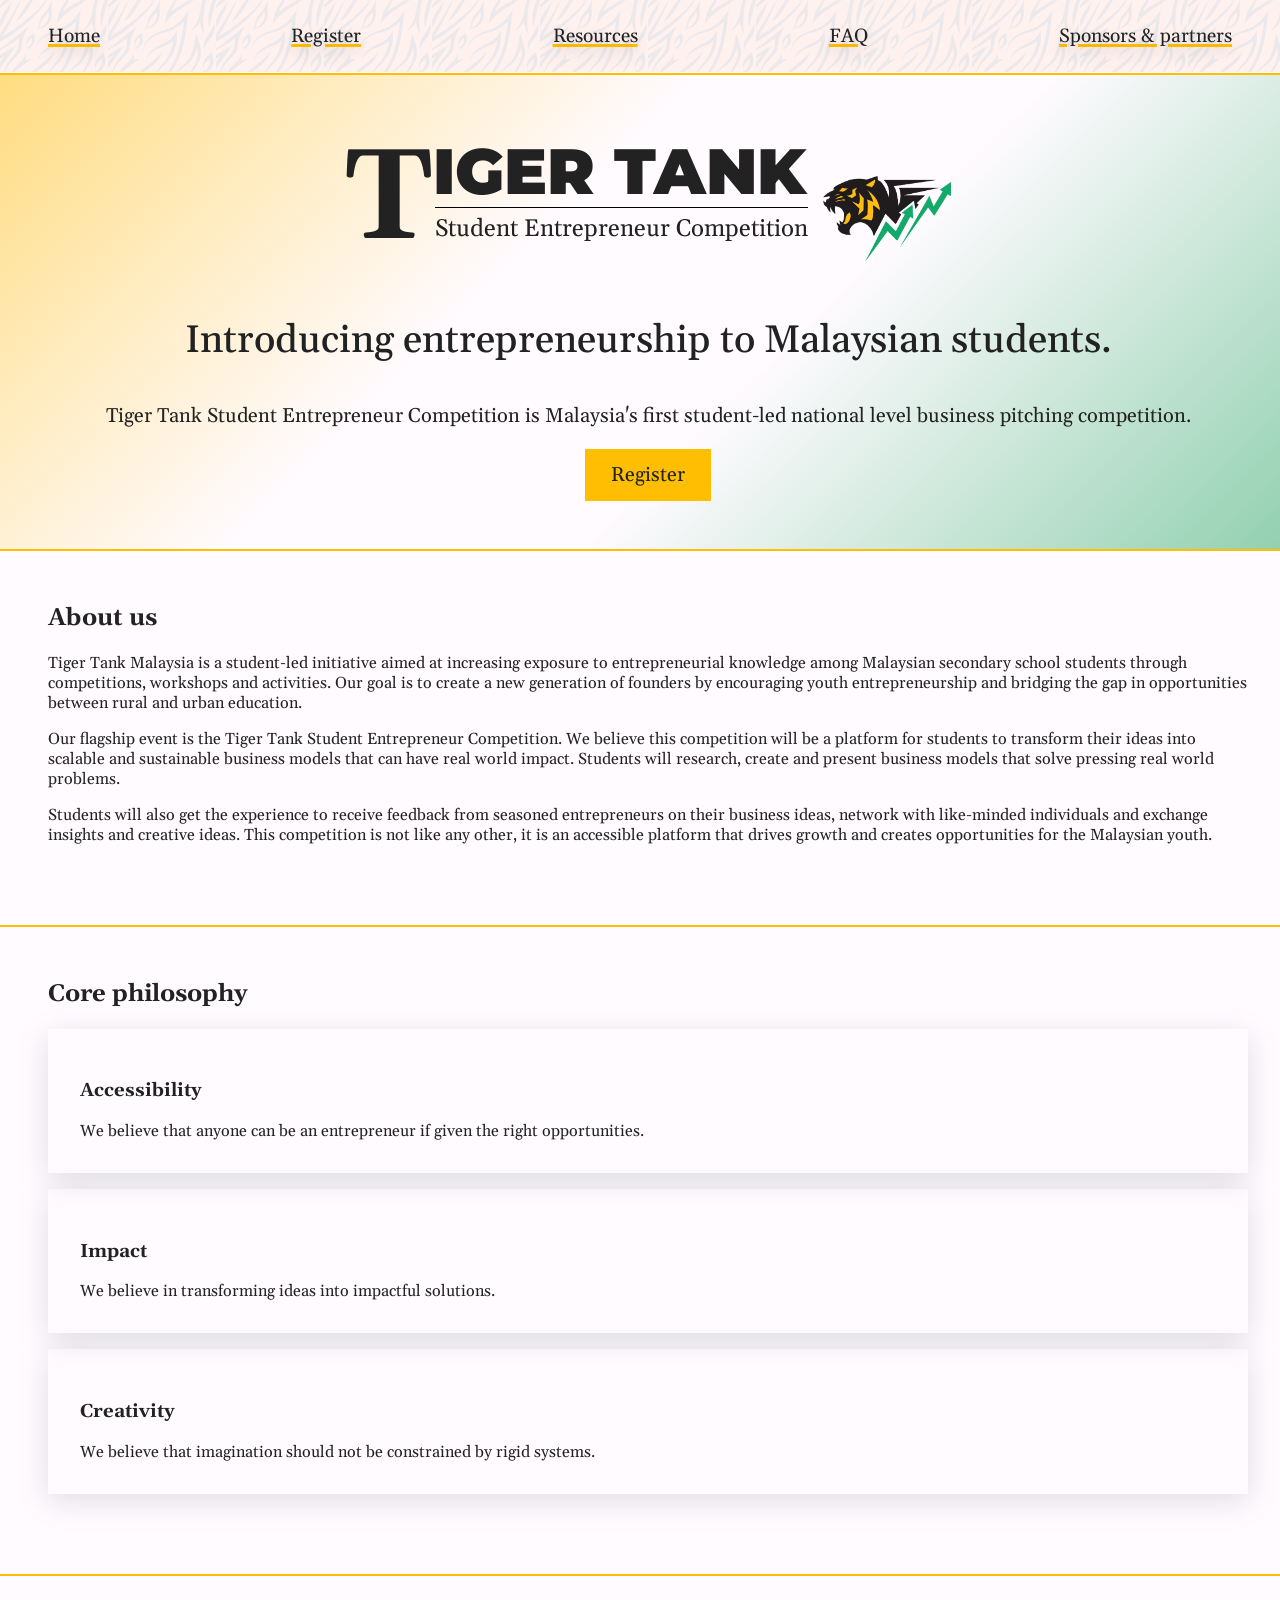
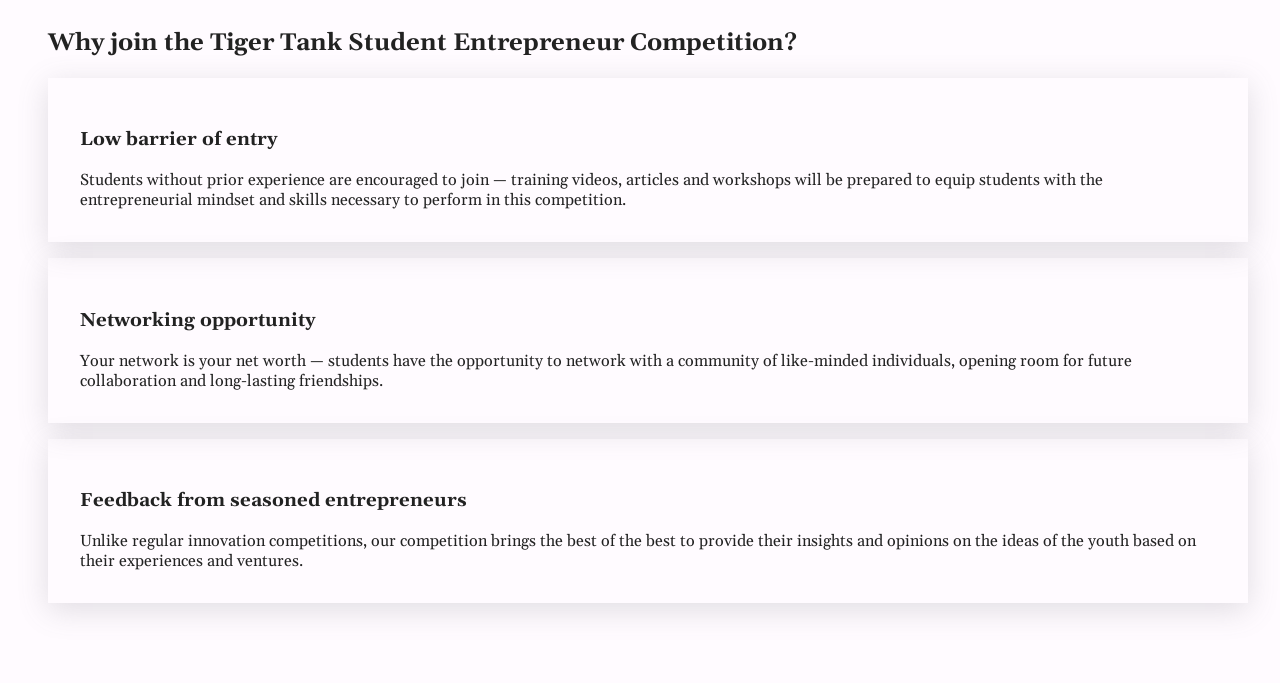
==== index.html @ ee76b031 "added boxes to list elements - tried @media for phones, not complete yet" ====
<!DOCTYPE html>
<html>
<head>
	<meta charset="UTF-8">
	<meta http-equiv="X-UA-Compatible" content="IE=edge">
	<title>Tiger Tank Malaysia</title>
	<meta name="viewport" content="width=device-width, initial-scale=1">

	<link rel="preconnect" href="https://fonts.googleapis.com">
	<link rel="preconnect" href="https://fonts.gstatic.com" crossorigin>
	<link href="https://fonts.googleapis.com/css2?family=Gelasio:ital,wght@0,400..700;1,400..700&family=Montserrat:ital,wght@0,100..900;1,100..900&display=swap" rel="stylesheet">

	<link rel="stylesheet" type="text/css" media="screen" href="style.css">

	<script src="./load-navigation-bar.js" defer></script>
</head>
<body>
	<nav>
		<div id="nav-background-image"></div>
	</nav>
	<main>
		<section id="h1-section">
			<div id="h1-container">
				<h1><span id="h1-first-letter">T</span><span id="h1-title-after-first-letter">iger Tank</span><span id="h1-subtitle">Student Entrepreneur Competition</span></h1>
				<img src="assets/image-logo-transparent.png" id="image-logo">
			</div>
			<div id="motto-container">
				<p id="motto">Introducing entrepreneurship to Malaysian students.</p>
			</div>
			<p id="summary">Tiger Tank Student Entrepreneur Competition is Malaysia's first student-led national level business pitching competition.</p>
			<a href="/register" class="button-link">Register</a>
		</section>
		<section>
			<h2>About us</h2>
			<p>Tiger Tank Malaysia is a student-led initiative aimed at increasing exposure to entrepreneurial knowledge among Malaysian secondary school students through competitions, workshops and activities. Our goal is to create a new generation of founders by encouraging youth entrepreneurship and bridging the gap in opportunities between rural and urban education.</p>
			<p>Our flagship event is the Tiger Tank Student Entrepreneur Competition. We believe this competition will be a platform for students to transform their ideas into scalable and sustainable business models that can have real world impact. Students will research, create and present business models that solve pressing real world problems.</p>
			<p>Students will also get the experience to receive feedback from seasoned entrepreneurs on their business ideas, network with like-minded individuals and exchange insights and creative ideas. This competition is not like any other, it is an accessible platform that drives growth and creates opportunities for the Malaysian youth.</p>
		</section>
		<section>
			<h2>Core philosophy</h2>
			<ul class="box-list">
				<li><h3>Accessibility</h3>We believe that anyone can be an entrepreneur if given the right opportunities.</li>
				<li><h3>Impact</h3>We believe in transforming ideas into impactful solutions.</li>
				<li><h3>Creativity</h3>We believe that imagination should not be constrained by rigid systems.</li>
			</ul>
		</section>
		<section>
			<h2>Why join the Tiger Tank Student Entrepreneur Competition?</h2>
			<ul class="box-list">
				<li><h3>Low barrier of entry</h3>Students without prior experience are encouraged to join — training videos, articles and workshops will be prepared to equip students with the entrepreneurial mindset and skills necessary to perform in this competition.</li>
				<li><h3>Networking opportunity</h3>Your network is your net worth — students have the opportunity to network with a community of like-minded individuals, opening room for future collaboration and long-lasting friendships.</li>
				<li><h3>Feedback from seasoned entrepreneurs</h3>Unlike regular innovation competitions, our competition brings the best of the best to provide their insights and opinions on the ideas of the youth based on their experiences and ventures.</li>
			</ul>
		</section>
	</main>

</body>
</html>
---- style.css ----
html {
	--black: #222222;
	--white: #FFFBFF;
	--yellow: #FFBE02;
	--green: #27A662;
	--fawn: #c5ae79;
	--grey: #e9e9e9;

	--h1-first-letter-size: 8rem;
	--border-thickness: 0.1rem;
}
@media (width <= 750px) {
	html {
		--h1-first-letter-size: 15vw;
	}
}
body {
	background-color: var(--white);
	margin: 0;
	color: var(--black);
	
	font-family: Gelasio;
}
nav {
	position: sticky;
	top: 0;
	background-color: var(--white);
	border-bottom: calc(var(--border-thickness) * 1.5) solid var(--yellow);
	z-index: 2;
}
nav * {
	z-index: 2;
}
#nav-background-image::before {
	content: "";
	position: absolute;
	width: 100%;
	height: 4.5rem;
	background-image: url("./assets/tiger-print.svg");
	opacity: 7.5%;
	background-size: contain;
}
nav ul {
	display: flex;
	justify-content: space-between;
	margin: 0;
	padding: 1.5rem 2.5rem;
	list-style-type: none;
}
nav ul li {
	display: inline-block;
}
nav ul li a {
	padding: 0.5rem;
	font-size: 1.2rem;
	color: var(--black);
	/* color: var(--white); */
	text-decoration: underline;
	text-decoration: underline solid calc(var(--border-thickness) * 2) var(--yellow);
	transition-duration: 400ms;

	text-shadow: rgba(0, 0, 0, 0.15) 0px 5px 15px;
}
nav ul li a:hover {
	background-color: var(--black);
	color: var(--white);
}


section {
	padding: 0 2rem 3rem 3rem;
}
section:not(:first-child) {
	border-top: calc(var(--border-thickness) * 1.5) solid var(--yellow);
	margin-bottom: 1rem;
	padding-top: 2rem;
}


#h1-section {
	background: linear-gradient(135deg,rgba(255, 190, 2, 0.5) 0%, rgba(255, 251, 255, 1) 40%, rgba(255, 251, 255, 1) 60%, rgba(39, 166, 98, 0.5) 100%);

	text-align: center;
}
#image-logo {
	display: inline-block;
	width: var(--h1-first-letter-size);
	padding-left: calc(var(--h1-first-letter-size) * 0.1);
	position: relative;
	bottom: calc(var(--h1-first-letter-size) * 0.3);
}
h1 {
	display: inline-block;
	margin: 0;

	text-align: left;
	text-transform: uppercase;
	text-wrap: nowrap;

	font-family: Montserrat;
	font-weight: 900;
	font-size: calc(var(--h1-first-letter-size) * 0.5);
}
#h1-first-letter {
	position: relative;
	top: calc(var(--h1-first-letter-size) * 0.34);
	font-size: var(--h1-first-letter-size);
	font-family: Gelasio;
}
#h1-title-after-first-letter::after{
	content: "";
	display: block;
}
#h1-subtitle {
	position: relative;
	left: calc(var(--h1-first-letter-size) * 0.7);
	bottom: calc(var(--h1-first-letter-size) * 0.5);
	padding-top: calc(var(--h1-first-letter-size) * 0.05);

	text-transform: capitalize;
	font-weight: 400;
	font-family: Gelasio;
	font-size: calc(var(--h1-first-letter-size) * 0.188);

	border-top: var(--border-thickness) solid black;
}

#motto {
	/* font-style: italic; */
	margin-top: 0;
	font-weight: 500;
	font-size: calc(var(--h1-first-letter-size) * 0.3);
}


#summary {
	font-size: 1.25rem;
}

.button-link {
	display: inline-block;
	padding: 0.8rem 1.6rem;
	background-color: var(--yellow);
	color: var(--black);

	text-decoration: none;
	font-size: 1.25rem;
	transition-duration: 400ms;
}
.button-link:hover {
	background-color: var(--black);
	color: var(--white);
}

ul.box-list {
	list-style-type: none;
	padding-left: 0;
	/* display: flex; */
}
ul.box-list li {
	display: block;
	padding: 2rem;
	margin: 1rem 0;
	box-shadow: rgba(100, 100, 111, 0.2) 0px 7px 29px 0px;
}
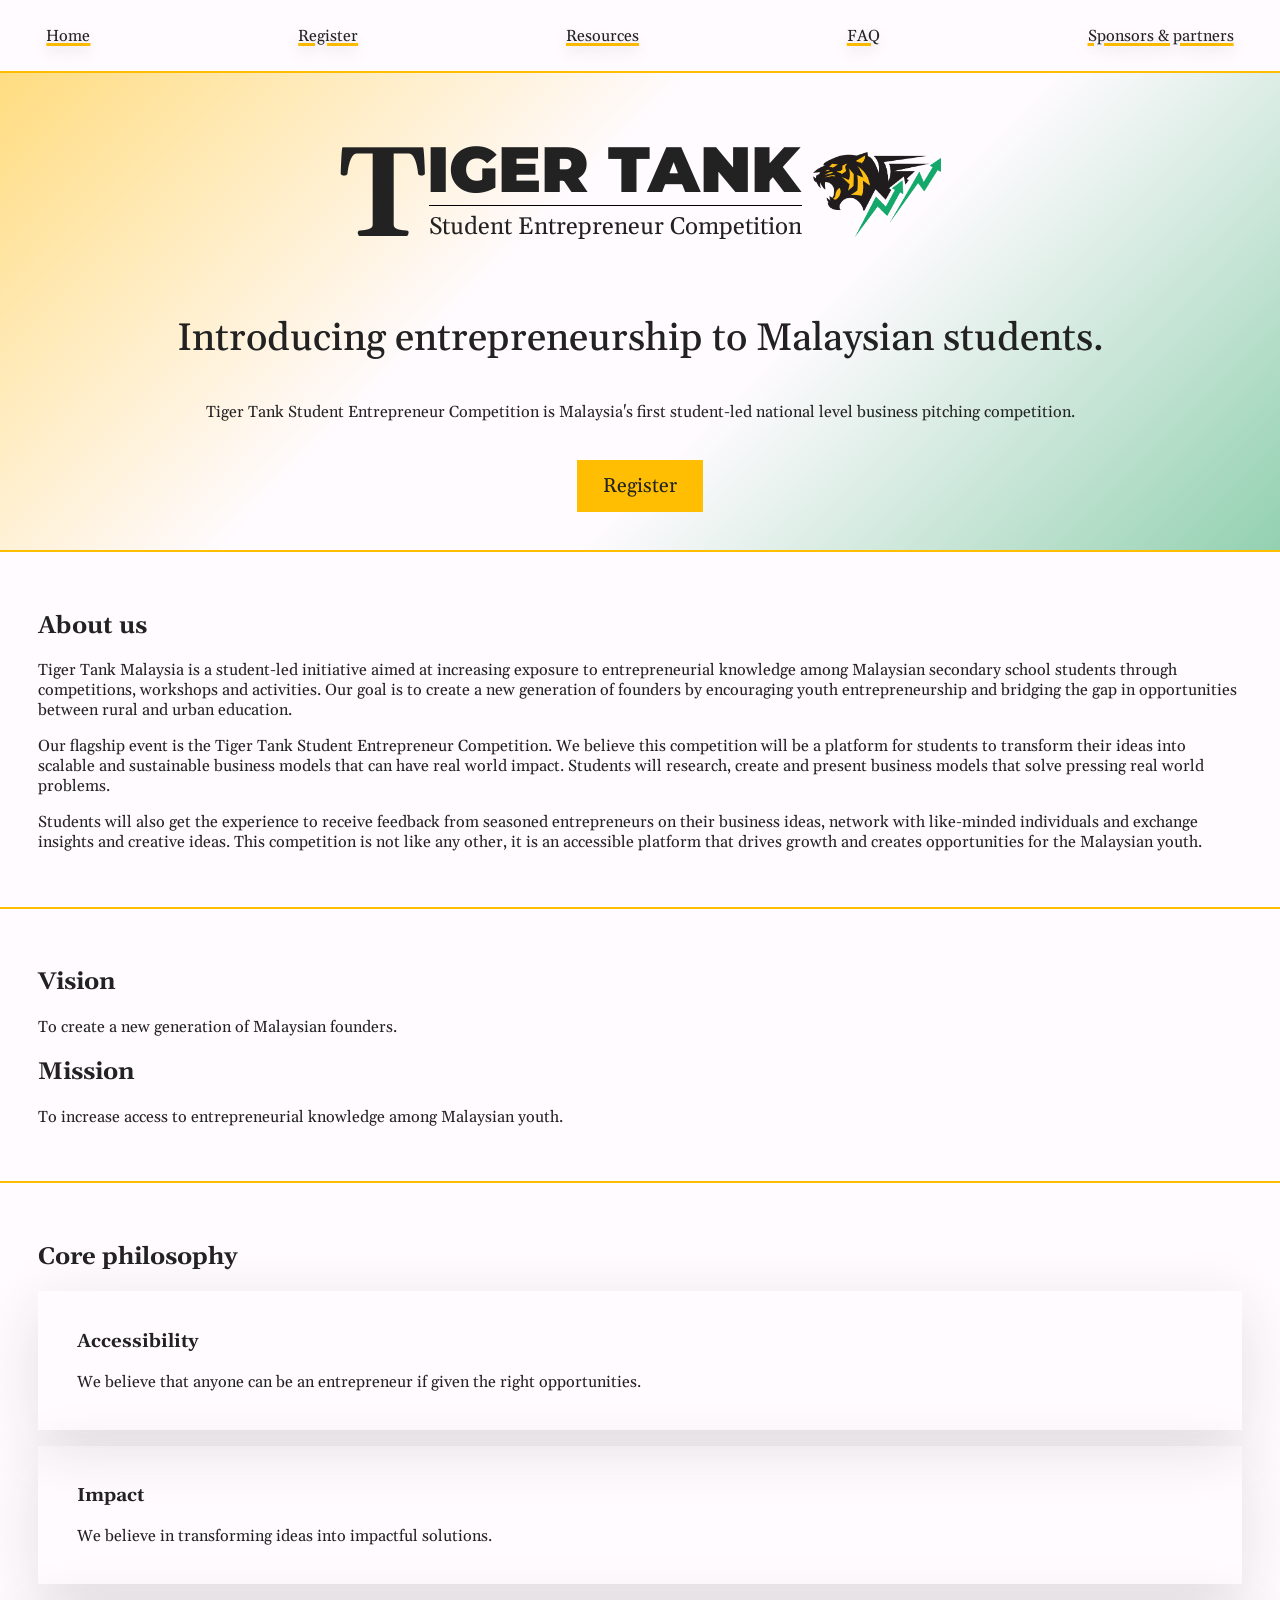
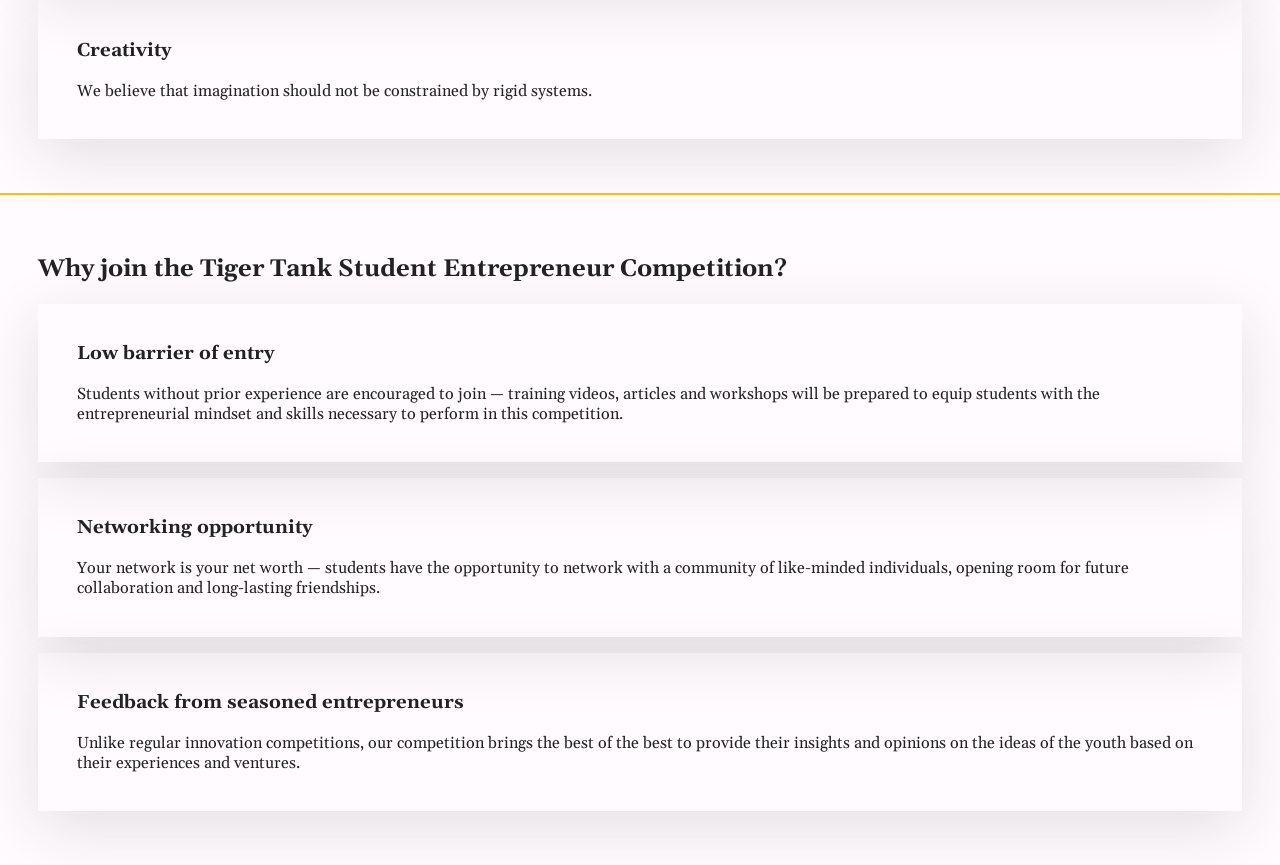
==== commit 6a1ef1e1: "clean up unnecessary css code" ====
--- a/index.html
+++ b/index.html
@@ -21,13 +21,12 @@
 	<main>
 		<section id="h1-section">
 			<div id="h1-container">
-				<h1><span id="h1-first-letter">T</span><span id="h1-title-after-first-letter">iger Tank</span><span id="h1-subtitle">Student Entrepreneur Competition</span></h1>
-				<img src="assets/image-logo-transparent.png" id="image-logo">
+				<h1><span id="h1-first-letter">T</span><span id="h1-title-after-first-letter">iger Tank</span><span id="h1-subtitle">Student Entrepreneur Competition</span></h1><img src="assets/image-logo-transparent.png" id="image-logo">
 			</div>
 			<div id="motto-container">
-				<p id="motto">Introducing entrepreneurship to Malaysian students.</p>
+				<span id="motto">Introducing entrepreneurship to Malaysian students.</span>
 			</div>
-			<p id="summary">Tiger Tank Student Entrepreneur Competition is Malaysia's first student-led national level business pitching competition.</p>
+			<span id="summary">Tiger Tank Student Entrepreneur Competition is Malaysia's first student-led national level business pitching competition.</span>
 			<a href="/register" class="button-link">Register</a>
 		</section>
 		<section>
@@ -35,6 +34,12 @@
 			<p>Tiger Tank Malaysia is a student-led initiative aimed at increasing exposure to entrepreneurial knowledge among Malaysian secondary school students through competitions, workshops and activities. Our goal is to create a new generation of founders by encouraging youth entrepreneurship and bridging the gap in opportunities between rural and urban education.</p>
 			<p>Our flagship event is the Tiger Tank Student Entrepreneur Competition. We believe this competition will be a platform for students to transform their ideas into scalable and sustainable business models that can have real world impact. Students will research, create and present business models that solve pressing real world problems.</p>
 			<p>Students will also get the experience to receive feedback from seasoned entrepreneurs on their business ideas, network with like-minded individuals and exchange insights and creative ideas. This competition is not like any other, it is an accessible platform that drives growth and creates opportunities for the Malaysian youth.</p>
+		</section>
+		<section>
+			<h2>Vision</h2>
+			<p>To create a new generation of Malaysian founders.</p>
+			<h2>Mission</h2>
+			<p>To increase access to entrepreneurial knowledge among Malaysian youth.</p>
 		</section>
 		<section>
 			<h2>Core philosophy</h2>
--- a/style.css
+++ b/style.css
@@ -3,58 +3,65 @@
 	--white: #FFFBFF;
 	--yellow: #FFBE02;
 	--green: #27A662;
-	--fawn: #c5ae79;
-	--grey: #e9e9e9;
 
-	--h1-first-letter-size: 8rem;
+	--box-shadow-colour: #22222222;
+
+	--base-width: 8rem;
+	--base-font-size: 1rem;
 	--border-thickness: 0.1rem;
+
+	--base-horizontal-padding: calc(var(--base-width) * 0.3);
+	--base-vertical-padding: calc(var(--base-font-size) * 2.4);
 }
 @media (width <= 750px) {
 	html {
-		--h1-first-letter-size: 15vw;
+		--base-width: 18vw;
+	}
+	.nav-link-anchor-text {
+		display: none;
+	}
+	.nav-link-icon {
+		display: block;
 	}
 }
+@media (width > 750px) {
+	.nav-link-icon {
+		display: none;
+	}
+}
+
 body {
 	background-color: var(--white);
 	margin: 0;
 	color: var(--black);
-	
+
 	font-family: Gelasio;
 }
+
+/* #region navigation bar */
 nav {
 	position: sticky;
 	top: 0;
 	background-color: var(--white);
 	border-bottom: calc(var(--border-thickness) * 1.5) solid var(--yellow);
+}
+nav, nav * {
 	z-index: 2;
-}
-nav * {
-	z-index: 2;
-}
-#nav-background-image::before {
-	content: "";
-	position: absolute;
-	width: 100%;
-	height: 4.5rem;
-	background-image: url("./assets/tiger-print.svg");
-	opacity: 7.5%;
-	background-size: contain;
 }
 nav ul {
 	display: flex;
 	justify-content: space-between;
 	margin: 0;
-	padding: 1.5rem 2.5rem;
+	padding: calc(var(--base-vertical-padding) * 0.67) var(--base-horizontal-padding);
 	list-style-type: none;
 }
 nav ul li {
 	display: inline-block;
 }
 nav ul li a {
-	padding: 0.5rem;
-	font-size: 1.2rem;
+	padding: calc(var(--base-width) * 0.0625);
+	font-size: calc(var(--base-font-size) * 1);
 	color: var(--black);
-	/* color: var(--white); */
 	text-decoration: underline;
 	text-decoration: underline solid calc(var(--border-thickness) * 2) var(--yellow);
 	transition-duration: 400ms;
@@ -65,47 +72,42 @@
 	background-color: var(--black);
 	color: var(--white);
 }
+/* #endregion */
 
 
 section {
-	padding: 0 2rem 3rem 3rem;
-}
-section:not(:first-child) {
+	padding: var(--base-horizontal-padding);
 	border-top: calc(var(--border-thickness) * 1.5) solid var(--yellow);
-	margin-bottom: 1rem;
-	padding-top: 2rem;
 }
 
-
+/* #region h1 */
 #h1-section {
 	background: linear-gradient(135deg,rgba(255, 190, 2, 0.5) 0%, rgba(255, 251, 255, 1) 40%, rgba(255, 251, 255, 1) 60%, rgba(39, 166, 98, 0.5) 100%);
+	border-top: none;
+	padding-top: 0;
 
 	text-align: center;
-}
-#image-logo {
-	display: inline-block;
-	width: var(--h1-first-letter-size);
-	padding-left: calc(var(--h1-first-letter-size) * 0.1);
-	position: relative;
-	bottom: calc(var(--h1-first-letter-size) * 0.3);
 }
 h1 {
 	display: inline-block;
 	margin: 0;
 
 	text-align: left;
-	text-transform: uppercase;
 	text-wrap: nowrap;
 
-	font-family: Montserrat;
 	font-weight: 900;
-	font-size: calc(var(--h1-first-letter-size) * 0.5);
 }
 #h1-first-letter {
 	position: relative;
-	top: calc(var(--h1-first-letter-size) * 0.34);
-	font-size: var(--h1-first-letter-size);
+	top: calc(var(--base-width) * 0.34);
+
+	font-size: var(--base-width);
 	font-family: Gelasio;
+}
+#h1-title-after-first-letter {	
+	text-transform: uppercase;
+	font-family: Montserrat;
+	font-size: calc(var(--base-width) * 0.5);
 }
 #h1-title-after-first-letter::after{
 	content: "";
@@ -113,28 +115,34 @@
 }
 #h1-subtitle {
 	position: relative;
-	left: calc(var(--h1-first-letter-size) * 0.7);
-	bottom: calc(var(--h1-first-letter-size) * 0.5);
-	padding-top: calc(var(--h1-first-letter-size) * 0.05);
+	left: calc(var(--base-width) * 0.7);
+	bottom: calc(var(--base-width) * 0.5);
 
-	text-transform: capitalize;
+	border-top: var(--border-thickness) solid black;
+	padding-top: calc(var(--base-width) * 0.05);
+
 	font-weight: 400;
 	font-family: Gelasio;
-	font-size: calc(var(--h1-first-letter-size) * 0.188);
-
-	border-top: var(--border-thickness) solid black;
+	font-size: calc(var(--base-width) * 0.188);
+}
+#image-logo {
+	display: inline-block;
+	width: var(--base-width);
+	padding-left: calc(var(--base-width) * 0.1);
+	position: relative;
+	bottom: calc(var(--base-width) * 0.48);
 }
 
+#motto, #summary {
+	display: block;
+	margin-bottom: calc(var(--base-width) * 0.3)
+}
 #motto {
-	/* font-style: italic; */
-	margin-top: 0;
 	font-weight: 500;
-	font-size: calc(var(--h1-first-letter-size) * 0.3);
+	font-size: calc(var(--base-font-size) * 2.4);
 }
-
-
 #summary {
-	font-size: 1.25rem;
+	font-size: var(--base-font-size);
 }
 
 .button-link {
@@ -151,6 +159,7 @@
 	background-color: var(--black);
 	color: var(--white);
 }
+/* #endregion */
 
 ul.box-list {
 	list-style-type: none;
@@ -159,7 +168,17 @@
 }
 ul.box-list li {
 	display: block;
-	padding: 2rem;
+	padding: var(--base-vertical-padding) var(--base-horizontal-padding);
 	margin: 1rem 0;
-	box-shadow: rgba(100, 100, 111, 0.2) 0px 7px 29px 0px;
+	box-shadow: var(--box-shadow-colour) 0 calc(var(--base-width) * 0.125) calc(var(--base-width) * 0.5) 0;
+}
+ul.box-list h3 {
+	margin-top: 0;
+}
+#vision-mission-list {
+	display: flex;
+	justify-content: space-between;
+}
+#vision-mission-list li {
+	width: 100%;
 }
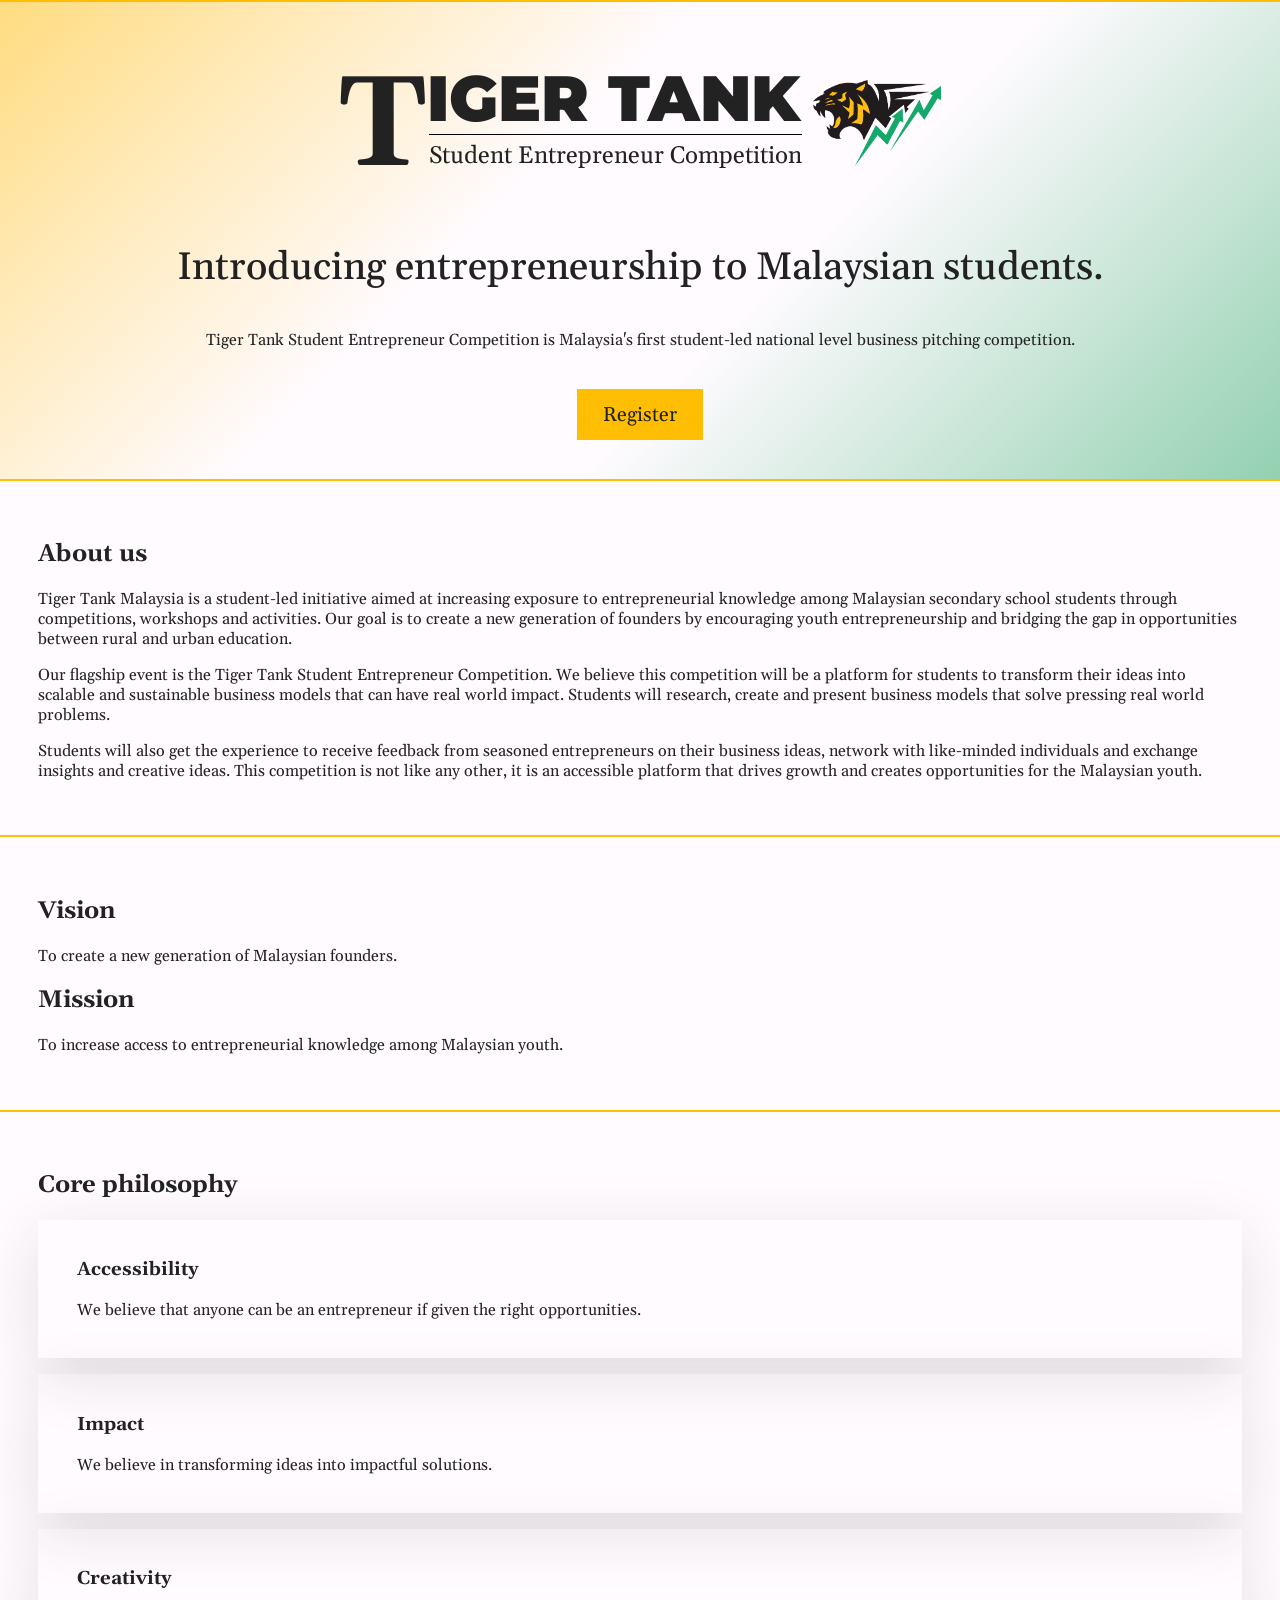
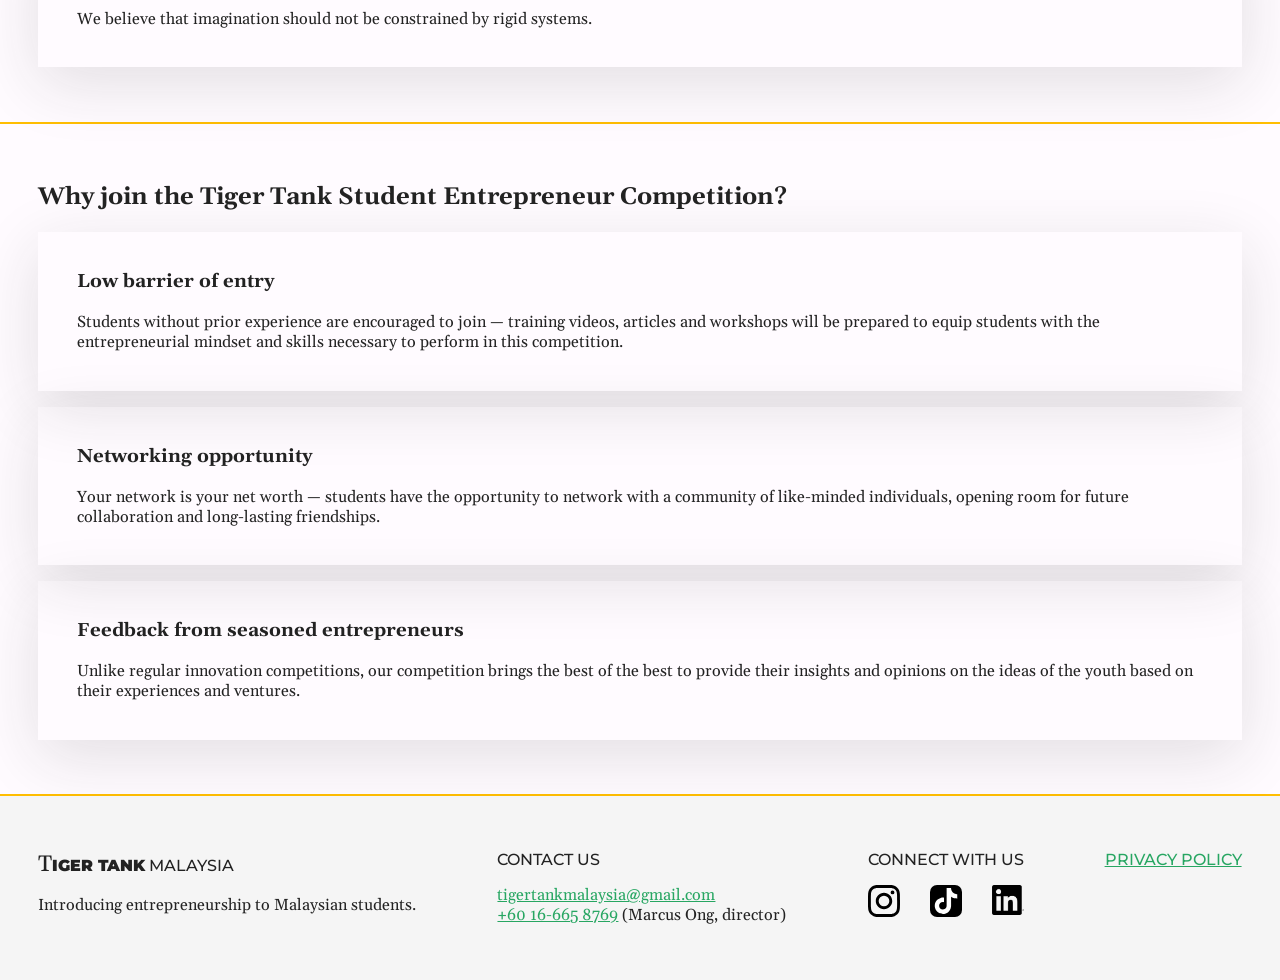
==== commit 43434933: "add footer bar - scales automatically on mobile too but padding/margins might need some adjustment" ====
--- a/index.html
+++ b/index.html
@@ -11,12 +11,13 @@
 	<link href="https://fonts.googleapis.com/css2?family=Gelasio:ital,wght@0,400..700;1,400..700&family=Montserrat:ital,wght@0,100..900;1,100..900&display=swap" rel="stylesheet">
 
 	<link rel="stylesheet" type="text/css" media="screen" href="style.css">
+	<link rel="stylesheet" type="text/css" media="screen" href="footer.css">
 
-	<script src="./load-navigation-bar.js" defer></script>
+	<script src="./scripts/load-navigation-bar.js" defer></script>
+	<script src="./scripts/load-footer-bar.js" defer></script>
 </head>
 <body>
 	<nav>
-		<div id="nav-background-image"></div>
 	</nav>
 	<main>
 		<section id="h1-section">
@@ -58,6 +59,7 @@
 			</ul>
 		</section>
 	</main>
-
+	<footer>
+	</footer>
 </body>
 </html>
--- a/style.css
+++ b/style.css
@@ -3,6 +3,7 @@
 	--white: #FFFBFF;
 	--yellow: #FFBE02;
 	--green: #27A662;
+	--grey: #F5F5F5;
 
 	--box-shadow-colour: #22222222;
 
@@ -16,17 +17,6 @@
 @media (width <= 750px) {
 	html {
 		--base-width: 18vw;
-	}
-	.nav-link-anchor-text {
-		display: none;
-	}
-	.nav-link-icon {
-		display: block;
-	}
-}
-@media (width > 750px) {
-	.nav-link-icon {
-		display: none;
 	}
 }
 
@@ -48,42 +38,97 @@
 nav, nav * {
 	z-index: 2;
 }
-nav ul {
-	display: flex;
-	justify-content: space-between;
-	margin: 0;
-	padding: calc(var(--base-vertical-padding) * 0.67) var(--base-horizontal-padding);
-	list-style-type: none;
-}
-nav ul li {
-	display: inline-block;
-}
-nav ul li a {
-	padding: calc(var(--base-width) * 0.0625);
-	font-size: calc(var(--base-font-size) * 1);
-	color: var(--black);
-	text-decoration: underline;
-	text-decoration: underline solid calc(var(--border-thickness) * 2) var(--yellow);
-	transition-duration: 400ms;
-
-	text-shadow: rgba(0, 0, 0, 0.15) 0px 5px 15px;
-}
-nav ul li a:hover {
-	background-color: var(--black);
-	color: var(--white);
+
+a {
+	color: var(--green);
+}
+
+@media (width > 750px) {
+	#button-dropdown-navbar-toggle {
+		display: none;
+	}
+	nav ul {
+		display: flex;
+		justify-content: space-between;
+		margin: 0;
+		padding: calc(var(--base-vertical-padding) * 0.67) var(--base-horizontal-padding);
+		list-style-type: none;
+	}
+	nav ul li {
+		display: inline-block;
+	}
+	nav ul li a {
+		padding: calc(var(--base-width) * 0.0625);
+		font-size: calc(var(--base-font-size) * 1);
+		color: var(--black);
+		text-decoration: underline solid calc(var(--border-thickness) * 2) var(--yellow);
+		transition-duration: 400ms;
+
+		text-shadow: rgba(0, 0, 0, 0.15) 0px 5px 15px;
+	}
+	nav ul li a:hover {
+		background-color: var(--black);
+		color: var(--white);
+	}
+}
+@media (width <= 750px) {
+	#button-dropdown-navbar-toggle {
+		display: flex;
+		align-items: center;
+		justify-content: space-between;
+		width: 100%;
+		padding: var(--base-horizontal-padding);
+		border: none;
+
+		font-size: 1rem;
+		font-family: Gelasio;
+
+		background-color: var(--white);
+	}
+	#button-dropdown-navbar-toggle[data-dropdown-visible="false"]::after {
+		content: url("./assets/icons/keyboard_arrow_down_24dp_000000_FILL0_wght400_GRAD0_opsz24.svg");
+		/* set the size to the size of the icon (24px by 24px) because by default the height of this ::after element is more than 24px for some reason */
+		width: 24px;
+		height: 24px;
+	}
+	#button-dropdown-navbar-toggle[data-dropdown-visible="true"]::after {
+		content: url("./assets/icons/keyboard_arrow_up_24dp_000000_FILL0_wght400_GRAD0_opsz24.svg");
+		width: 24px;
+		height: 24px;
+	}
+	nav ul[data-dropdown-visible="false"] {
+		display: none;
+	}
+	nav ul[data-dropdown-visible="true"] {
+		display: block;
+	}
+	nav ul {
+		margin: 0;
+		padding: 0;
+		background-color: var(--yellow);
+		list-style-type: none;
+	}
+	nav ul li.current-page {
+		display: none;
+	}
+	nav ul li a {
+		display: block;
+		padding: var(--base-horizontal-padding);
+		color: var(--black);
+		text-decoration: none;
+	}
 }
 /* #endregion */
 
 
 section {
 	padding: var(--base-horizontal-padding);
-	border-top: calc(var(--border-thickness) * 1.5) solid var(--yellow);
+	border-bottom: calc(var(--border-thickness) * 1.5) solid var(--yellow);
 }
 
 /* #region h1 */
 #h1-section {
 	background: linear-gradient(135deg,rgba(255, 190, 2, 0.5) 0%, rgba(255, 251, 255, 1) 40%, rgba(255, 251, 255, 1) 60%, rgba(39, 166, 98, 0.5) 100%);
-	border-top: none;
 	padding-top: 0;
 
 	text-align: center;
--- a/footer.css
+++ b/footer.css
@@ -0,0 +1,63 @@
+footer {
+	display: flex;
+	flex-wrap: wrap;
+	justify-content: space-between;
+	padding: var(--base-vertical-padding) var(--base-horizontal-padding);
+	background-color: var(--grey);
+	color: var(--black);
+	
+	@media (width < 1110px) {
+		display: block;
+	}
+}
+
+.footer-heading {
+	display: block;
+	margin: 1rem 0;
+	text-transform: uppercase;
+	font-family: Montserrat;
+	font-weight: 500;
+}
+.organisation-logo > .text-logo-first-letter {
+	font-family: Gelasio;
+	font-size: 1.4rem;
+}
+.organisation-logo > .text-logo-after-first-letter {
+	font-weight: 900;
+}
+.organisation-logo > .text-logo-malaysia {
+	font-weight: 500;
+}
+.organisation-logo::after {
+	/* add logo here */
+}
+
+address {
+	font-style: normal;
+}
+address dl {
+	margin: 0;
+}
+address dd {
+	margin: 0;
+}
+address dd ul {
+	padding: 0;
+	list-style-type: none;
+}
+#social-media-list {
+	display: flex;
+	justify-content: space-between;
+}
+[data-icon="instagram"] {
+	content: url("./assets/icons/brands/Instagram_Glyph_Black.svg");
+	width: 2rem;
+}
+[data-icon="tiktok"] {
+	content: url("./assets/icons/brands/Tiktok_icon.svg");
+	width: 2rem;
+}
+[data-icon="linkedin"] {
+	content: url("./assets/icons/brands/InBug-Black.png");
+	width: 2rem;
+}
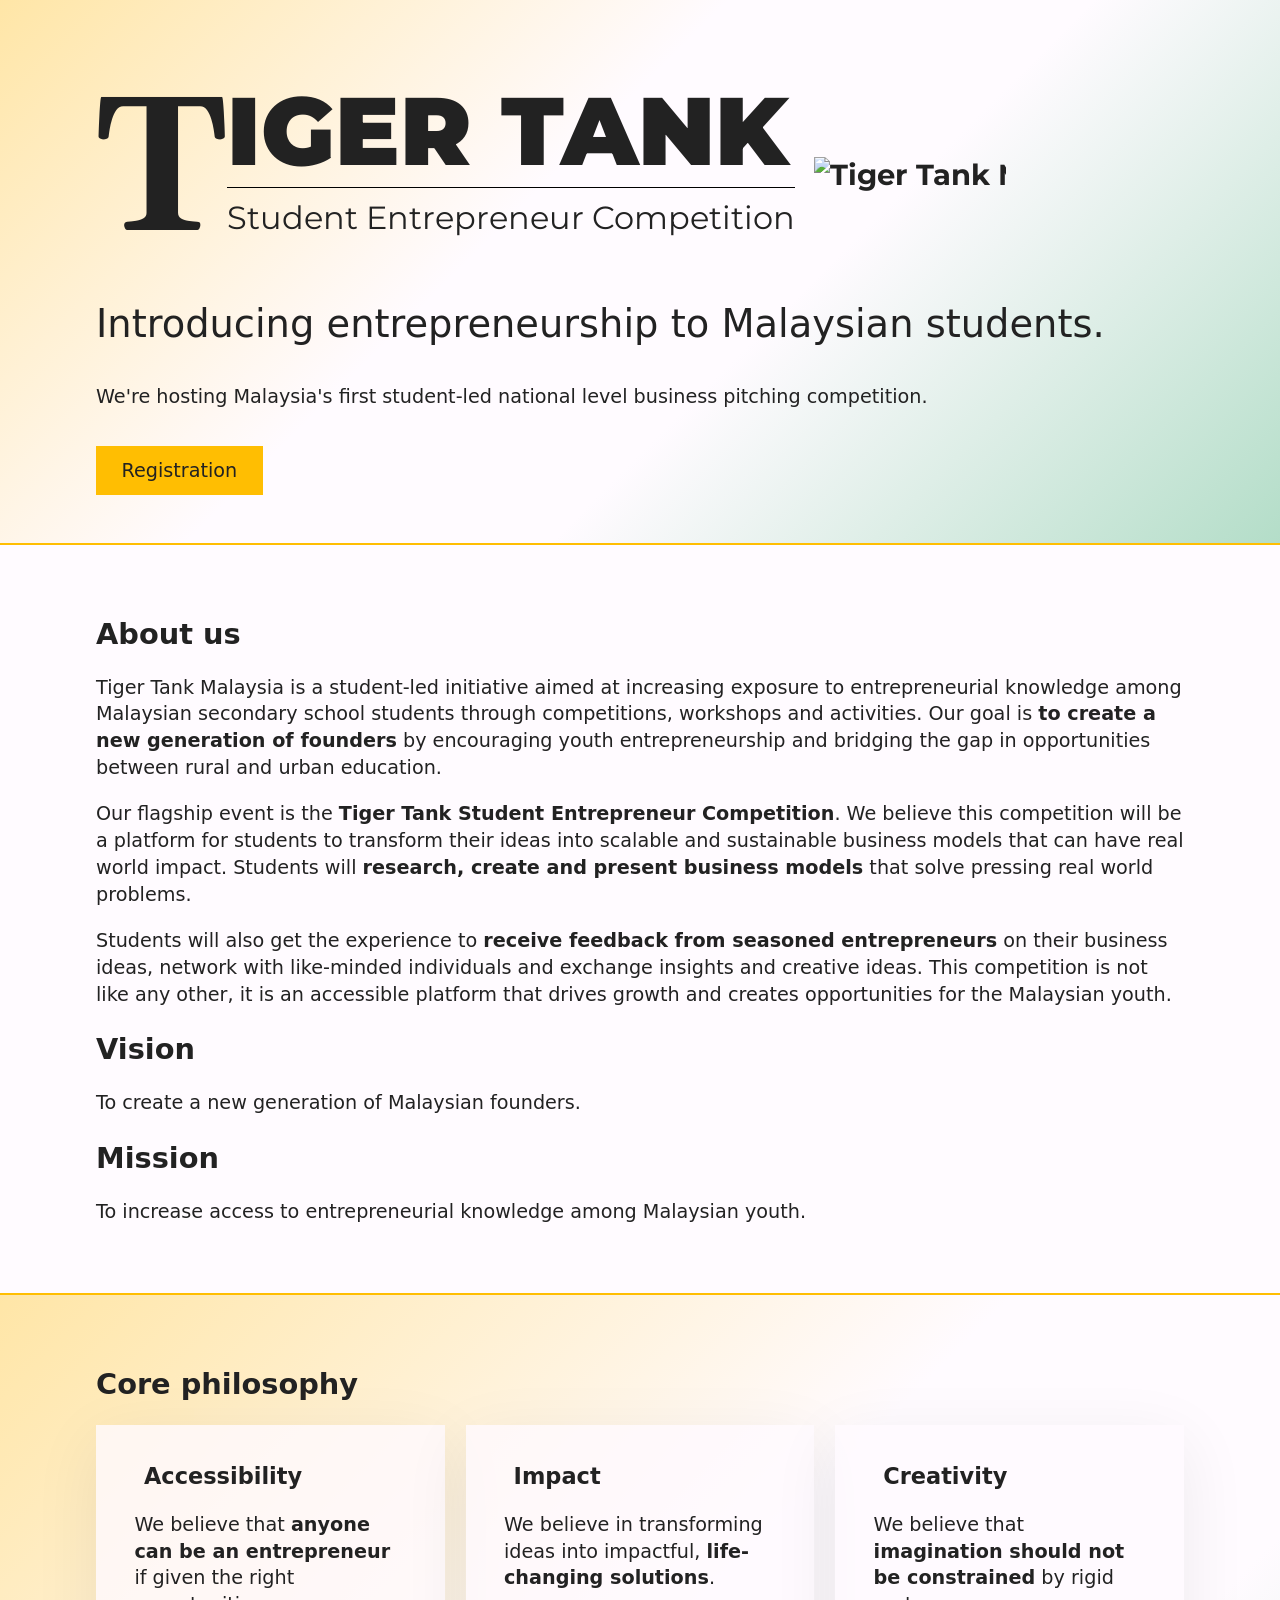
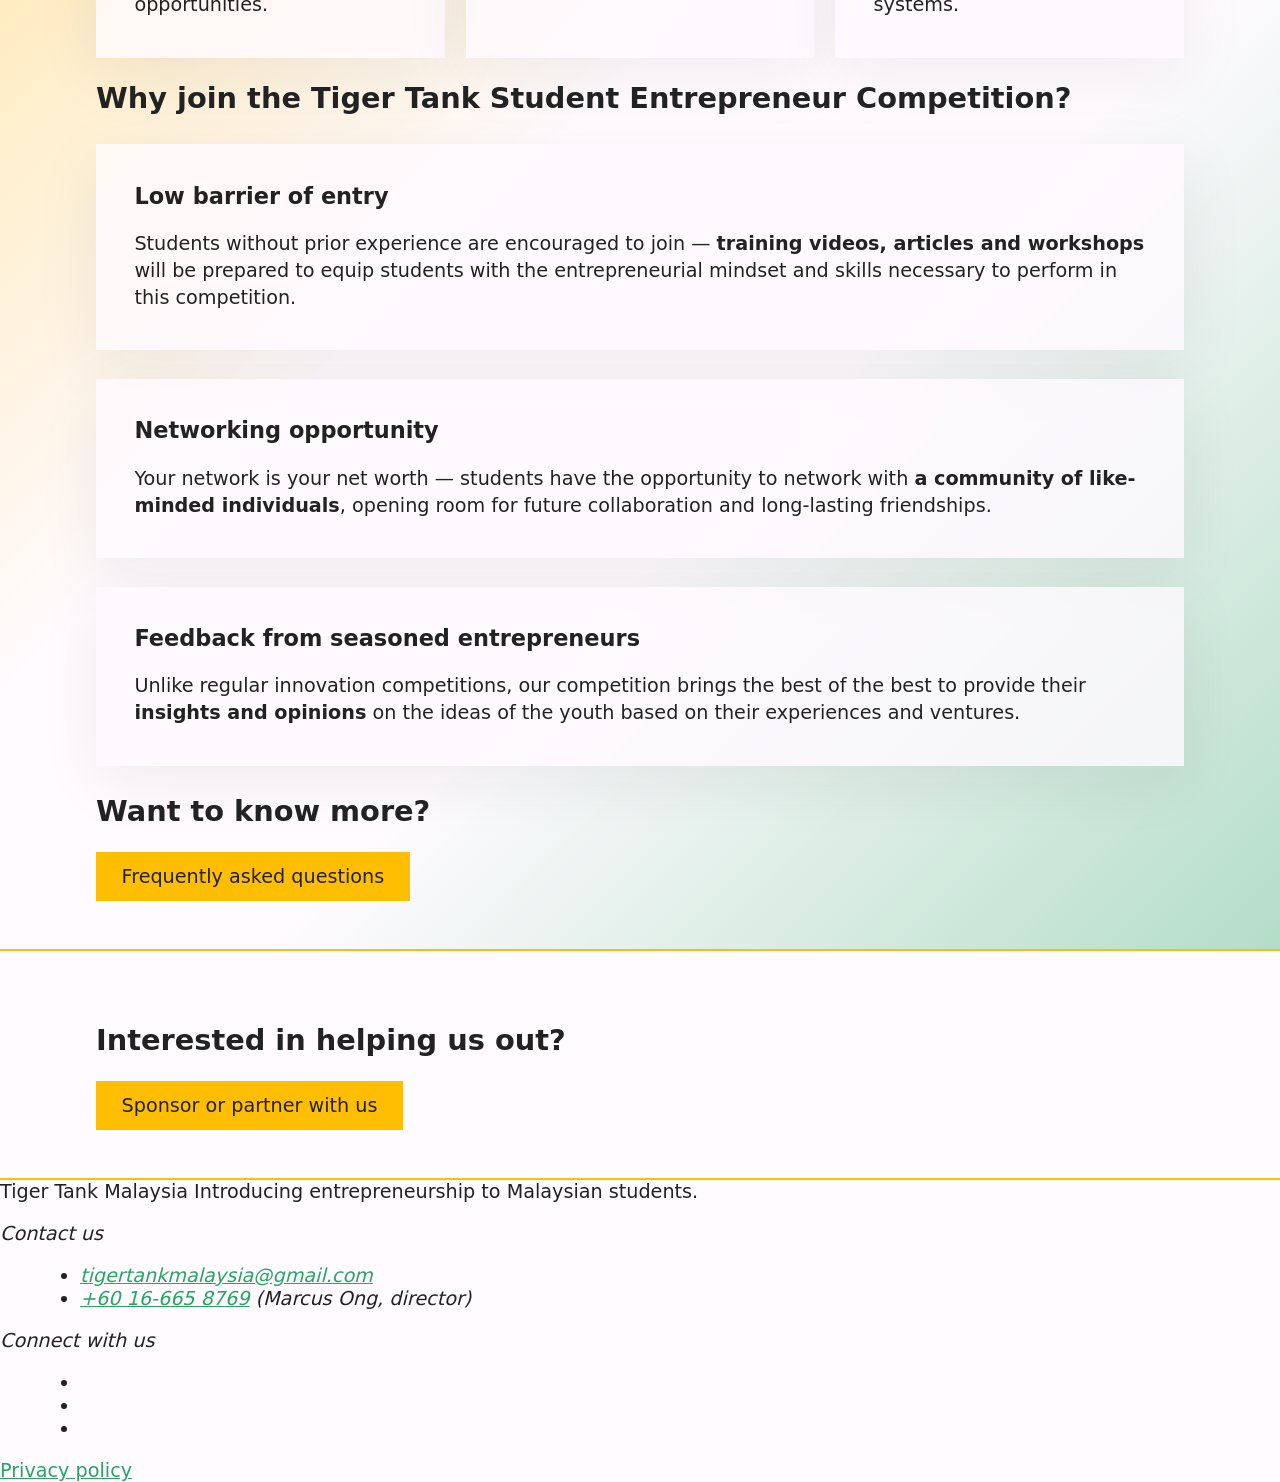
==== commit 7e2a1c5e: "use CSS grid to align the h1 logos fixed the issue where the h1 subtitle ("Student Entrepreneur Comp" ====
--- a/index.html
+++ b/index.html
@@ -10,8 +10,9 @@
 	<link rel="preconnect" href="https://fonts.gstatic.com" crossorigin>
 	<link href="https://fonts.googleapis.com/css2?family=Gelasio:ital,wght@0,400..700;1,400..700&family=Montserrat:ital,wght@0,100..900;1,100..900&display=swap" rel="stylesheet">
 
-	<link rel="stylesheet" type="text/css" media="screen" href="style.css">
-	<link rel="stylesheet" type="text/css" media="screen" href="footer.css">
+	<link rel="stylesheet" type="text/css" media="screen" href="./stylesheets/nav.css">
+	<link rel="stylesheet" type="text/css" media="screen" href="./stylesheets/style.css">
+	<link rel="stylesheet" type="text/css" media="screen" href="./stylesheets/footer.css">
 
 	<script src="./scripts/load-navigation-bar.js" defer></script>
 	<script src="./scripts/load-footer-bar.js" defer></script>
@@ -20,43 +21,64 @@
 	<nav>
 	</nav>
 	<main>
-		<section id="h1-section">
-			<div id="h1-container">
-				<h1><span id="h1-first-letter">T</span><span id="h1-title-after-first-letter">iger Tank</span><span id="h1-subtitle">Student Entrepreneur Competition</span></h1><img src="assets/image-logo-transparent.png" id="image-logo">
-			</div>
+		<section class="background-gradient">
+			<h1>
+				<span id="h1-first-letter">T</span><span id="h1-title-after-first-letter">iger Tank</span><span id="h1-subtitle">student entrepreneur competition</span>
+				<img src="assets/image-logo.svg" id="h1-image-logo" alt="Tiger Tank Malaysia's logo">
+			</h1>
 			<div id="motto-container">
 				<span id="motto">Introducing entrepreneurship to Malaysian students.</span>
 			</div>
-			<span id="summary">Tiger Tank Student Entrepreneur Competition is Malaysia's first student-led national level business pitching competition.</span>
-			<a href="/register" class="button-link">Register</a>
+			<span id="summary">We're hosting Malaysia's first student-led national level business pitching competition.</span>
+			<a href="/registration" class="button-link">Registration</a>
 		</section>
 		<section>
 			<h2>About us</h2>
-			<p>Tiger Tank Malaysia is a student-led initiative aimed at increasing exposure to entrepreneurial knowledge among Malaysian secondary school students through competitions, workshops and activities. Our goal is to create a new generation of founders by encouraging youth entrepreneurship and bridging the gap in opportunities between rural and urban education.</p>
-			<p>Our flagship event is the Tiger Tank Student Entrepreneur Competition. We believe this competition will be a platform for students to transform their ideas into scalable and sustainable business models that can have real world impact. Students will research, create and present business models that solve pressing real world problems.</p>
-			<p>Students will also get the experience to receive feedback from seasoned entrepreneurs on their business ideas, network with like-minded individuals and exchange insights and creative ideas. This competition is not like any other, it is an accessible platform that drives growth and creates opportunities for the Malaysian youth.</p>
-		</section>
-		<section>
+			<p>Tiger Tank Malaysia is a student-led initiative aimed at increasing exposure to entrepreneurial knowledge among Malaysian secondary school students through competitions, workshops and activities. Our goal is <strong>to create a new generation of founders</strong> by encouraging youth entrepreneurship and bridging the gap in opportunities between rural and urban education.</p>
+			<p>Our flagship event is the <strong>Tiger Tank Student Entrepreneur Competition</strong>. We believe this competition will be a platform for students to transform their ideas into scalable and sustainable business models that can have real world impact. Students will <strong>research, create and present business models</strong> that solve pressing real world problems.</p>
+			<p>Students will also get the experience to <strong>receive feedback from seasoned entrepreneurs</strong> on their business ideas, network with like-minded individuals and exchange insights and creative ideas. This competition is not like any other, it is an accessible platform that drives growth and creates opportunities for the Malaysian youth.</p>
 			<h2>Vision</h2>
 			<p>To create a new generation of Malaysian founders.</p>
 			<h2>Mission</h2>
 			<p>To increase access to entrepreneurial knowledge among Malaysian youth.</p>
 		</section>
-		<section>
+		<section class="background-gradient">
 			<h2>Core philosophy</h2>
+			<ul class="box-list" id="core-philosophy-list">
+				<li id="accessibility">
+					<h3>Accessibility</h3>
+					<p>We believe that <strong>anyone can be an entrepreneur</strong> if given the right opportunities.</p>
+				</li>
+				<li id="impact">
+					<h3>Impact</h3>
+					<p>We believe in transforming ideas into impactful, <strong>life-changing solutions</strong>.</p>
+				</li>
+				<li id="creativity">
+					<h3>Creativity</h3>
+					<p>We believe that <strong>imagination should not be constrained</strong> by rigid systems.</p>
+				</li>
+			</ul>
+			<h2>Why join the Tiger Tank Student Entrepreneur Competition?</h2>
 			<ul class="box-list">
-				<li><h3>Accessibility</h3>We believe that anyone can be an entrepreneur if given the right opportunities.</li>
-				<li><h3>Impact</h3>We believe in transforming ideas into impactful solutions.</li>
-				<li><h3>Creativity</h3>We believe that imagination should not be constrained by rigid systems.</li>
+				<li>
+					<h3>Low barrier of entry</h3>
+					<p>Students without prior experience are encouraged to join — <strong>training videos, articles and workshops</strong> will be prepared to equip students with the entrepreneurial mindset and skills necessary to perform in this competition.</p>
+				</li>
+				<li>
+					<h3>Networking opportunity</h3>
+					<p>Your network is your net worth — students have the opportunity to network with <strong>a community of like-minded individuals</strong>, opening room for future collaboration and long-lasting friendships.</p>
+				</li>
+				<li>
+					<h3>Feedback from seasoned entrepreneurs</h3>
+					<p>Unlike regular innovation competitions, our competition brings the best of the best to provide their <strong>insights and opinions</strong> on the ideas of the youth based on their experiences and ventures.</p>
+				</li>
 			</ul>
+			<h2>Want to know more?</h2>
+			<a href="/faq" class="button-link">Frequently asked questions</a>
 		</section>
 		<section>
-			<h2>Why join the Tiger Tank Student Entrepreneur Competition?</h2>
-			<ul class="box-list">
-				<li><h3>Low barrier of entry</h3>Students without prior experience are encouraged to join — training videos, articles and workshops will be prepared to equip students with the entrepreneurial mindset and skills necessary to perform in this competition.</li>
-				<li><h3>Networking opportunity</h3>Your network is your net worth — students have the opportunity to network with a community of like-minded individuals, opening room for future collaboration and long-lasting friendships.</li>
-				<li><h3>Feedback from seasoned entrepreneurs</h3>Unlike regular innovation competitions, our competition brings the best of the best to provide their insights and opinions on the ideas of the youth based on their experiences and ventures.</li>
-			</ul>
+			<h2>Interested in helping us out?</h2>
+			<a href="/sponsors-and-partners" class="button-link">Sponsor or partner with us</a>
 		</section>
 	</main>
 	<footer>
--- a/stylesheets/style.css
+++ b/stylesheets/style.css
@@ -0,0 +1,164 @@
+html {
+	--black: #222222;
+	--white: #FFFBFF;
+	--yellow: #FFBE02;
+	--green: #27A662;
+	--grey: #F2F2F2;
+	
+	--box-background-colour: #FFFBFFCC;
+	--box-shadow-colour: #22222212;
+
+	/* font size of the first, big, serif "T" in the text logo, to be used when the width of the screen matters */
+	--base-width: min(12rem, 17vw);
+	/* font size of normal text */
+	--base-font-size: 1.2rem;
+	/* thickness of the border between page sections */
+	--border-thickness: 0.15rem;
+
+	/* minimum distance between the left edge of the screen to text */
+	--base-horizontal-padding: calc(var(--base-width) * 0.5);
+}
+
+body {
+	background-color: var(--white);
+	margin: 0;
+	color: var(--black);
+
+	font-size: var(--base-font-size);
+	font-family: system-ui, -apple-system, BlinkMacSystemFont, "Segoe UI", Roboto, Oxygen, Ubuntu, Cantarell, "Open Sans", "Helvetica Neue", sans-serif;
+}
+a {
+	color: var(--green);
+}
+p {
+	line-height: 1.4;
+}
+
+section {
+	padding: calc(var(--base-font-size) * 2.5) var(--base-horizontal-padding);
+	border-bottom: var(--border-thickness) solid var(--yellow);
+}
+section.background-gradient {
+	background: linear-gradient(135deg,rgba(255, 190, 2, 0.35) 0%, rgba(255, 251, 255, 1) 40%, rgba(255, 251, 255, 1) 60%, rgba(39, 166, 98, 0.35) 100%);
+}
+/* #region h1 */
+h1 {
+	display: grid;
+	grid-template-areas:
+		"first-letter title-after-first-letter image-logo"
+		"first-letter subtitle image-logo";
+	grid-template-rows: calc(var(--base-width) * 0.6);
+	width: fit-content;
+	
+	text-wrap: nowrap;
+	font-family: Montserrat, sans-serif;
+}
+#h1-first-letter {
+	grid-area: first-letter;
+	width: fit-content;
+
+	line-height: 1.07;
+
+	font-size: var(--base-width);
+	font-family: Gelasio, serif;
+}
+#h1-title-after-first-letter {
+	grid-area: title-after-first-letter;
+	width: fit-content;
+
+	text-transform: uppercase;
+	font-weight: 900;
+	font-size: calc(var(--base-width) * 0.5);
+}
+#h1-subtitle {
+	grid-area: subtitle;
+	width: fit-content;
+
+	border-top: calc(var(--border-thickness) * 0.67) solid black;
+	padding-top: calc(var(--base-width) * 0.05);
+
+	text-transform: capitalize;
+	font-weight: 400;
+	font-size: calc(var(--base-width) * 0.165);
+}
+#h1-image-logo {
+	grid-area: image-logo;
+	align-self: center;
+	width: var(--base-width);
+	padding-left: calc(var(--base-width) * 0.1);
+}
+
+#motto, #summary {
+	display: block;
+	margin-bottom: calc(var(--base-font-size) * 2)
+}
+#motto {
+	font-weight: 500;
+	font-size: calc(var(--base-font-size) * 2);
+}
+#summary {
+	font-size: var(--base-font-size);
+}
+/* endregion */
+
+.button-link {
+	display: inline-block;
+	padding: calc(var(--base-font-size) * 0.67) calc(var(--base-font-size) * 1.33);
+	background-color: var(--yellow);
+	color: var(--black);
+
+	text-decoration: none;
+	font-size: var(--base-font-size);
+	transition-duration: 400ms;
+}
+.button-link:hover {
+	background-color: var(--black);
+	color: var(--white);
+}
+
+ul.box-list {
+	list-style-type: none;
+	padding-left: 0;
+}
+@media (width > 825px) {
+	ul.box-list#core-philosophy-list {
+		display: flex;
+		justify-content: space-between;
+	}
+	ul.box-list#core-philosophy-list li {
+		max-width: calc(100% / 4);
+		margin-top: 0;
+		margin-bottom: 0;
+	}
+}
+ul.box-list li {
+	display: block;
+	padding: calc(var(--base-font-size) * 2);
+	margin: calc(var(--base-font-size) * 1.5) 0;
+	background-color: var(--box-background-colour);
+	box-shadow: var(--box-shadow-colour) 0 1rem 4rem 0;
+}
+ul.box-list h3 {
+	margin-top: 0;
+}
+ul.box-list p {
+	margin: 0;
+}
+ul#core-philosophy-list > li > h3 {
+	display: flex;
+	align-items: flex-end;
+}
+ul#core-philosophy-list > li> h3::before {
+	margin-right: calc(var(--base-font-size) * 0.5);
+	position: relative;
+	top: calc(var(--base-font-size) * 0.15);
+}
+ul#core-philosophy-list > li#accessibility > h3::before {
+	content: url("../assets/icons/accessibility_new_24dp_000000_FILL0_wght400_GRAD0_opsz24.svg")
+}
+ul#core-philosophy-list > li#impact > h3::before {
+	content: url("../assets/icons/explosion_24dp_000000_FILL0_wght400_GRAD0_opsz24.svg")
+}
+ul#core-philosophy-list > li#creativity > h3::before {
+	content: url("../assets/icons/lightbulb_2_24dp_000000_FILL0_wght400_GRAD0_opsz24.svg")
+}
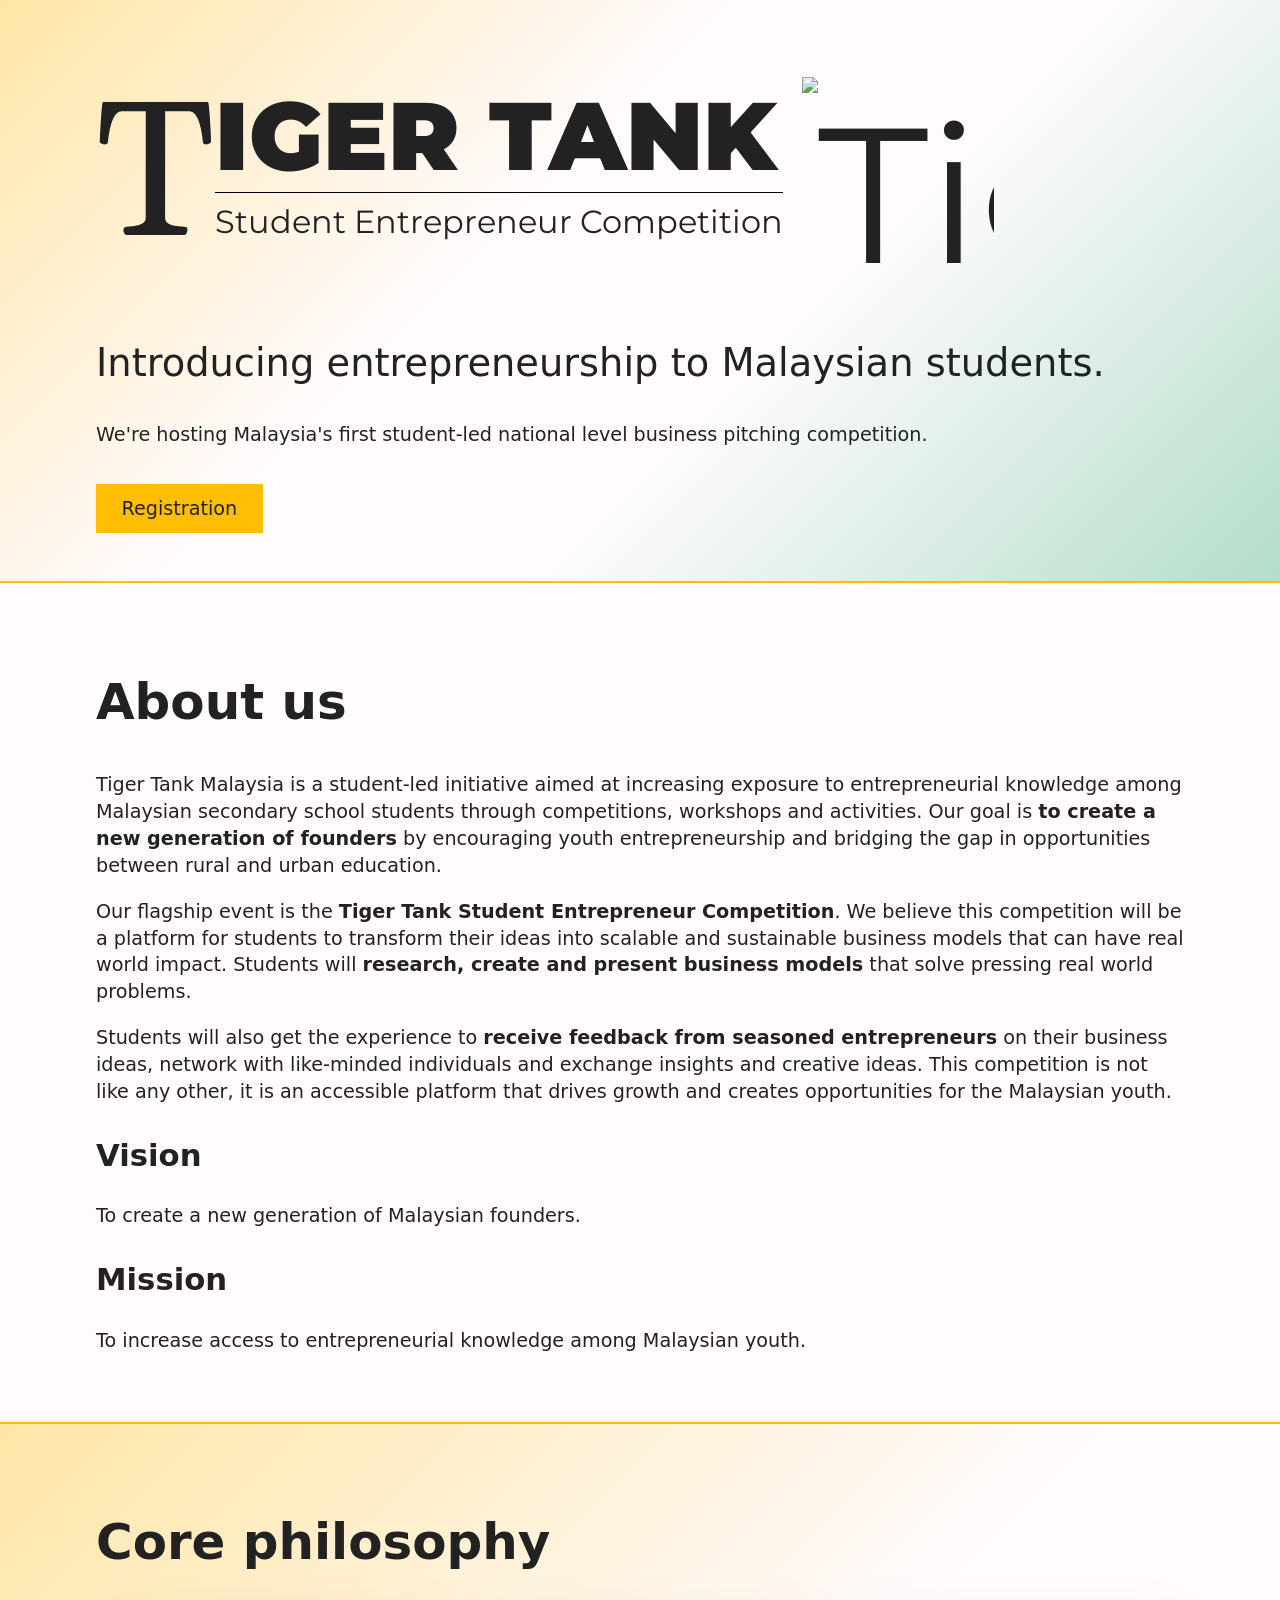
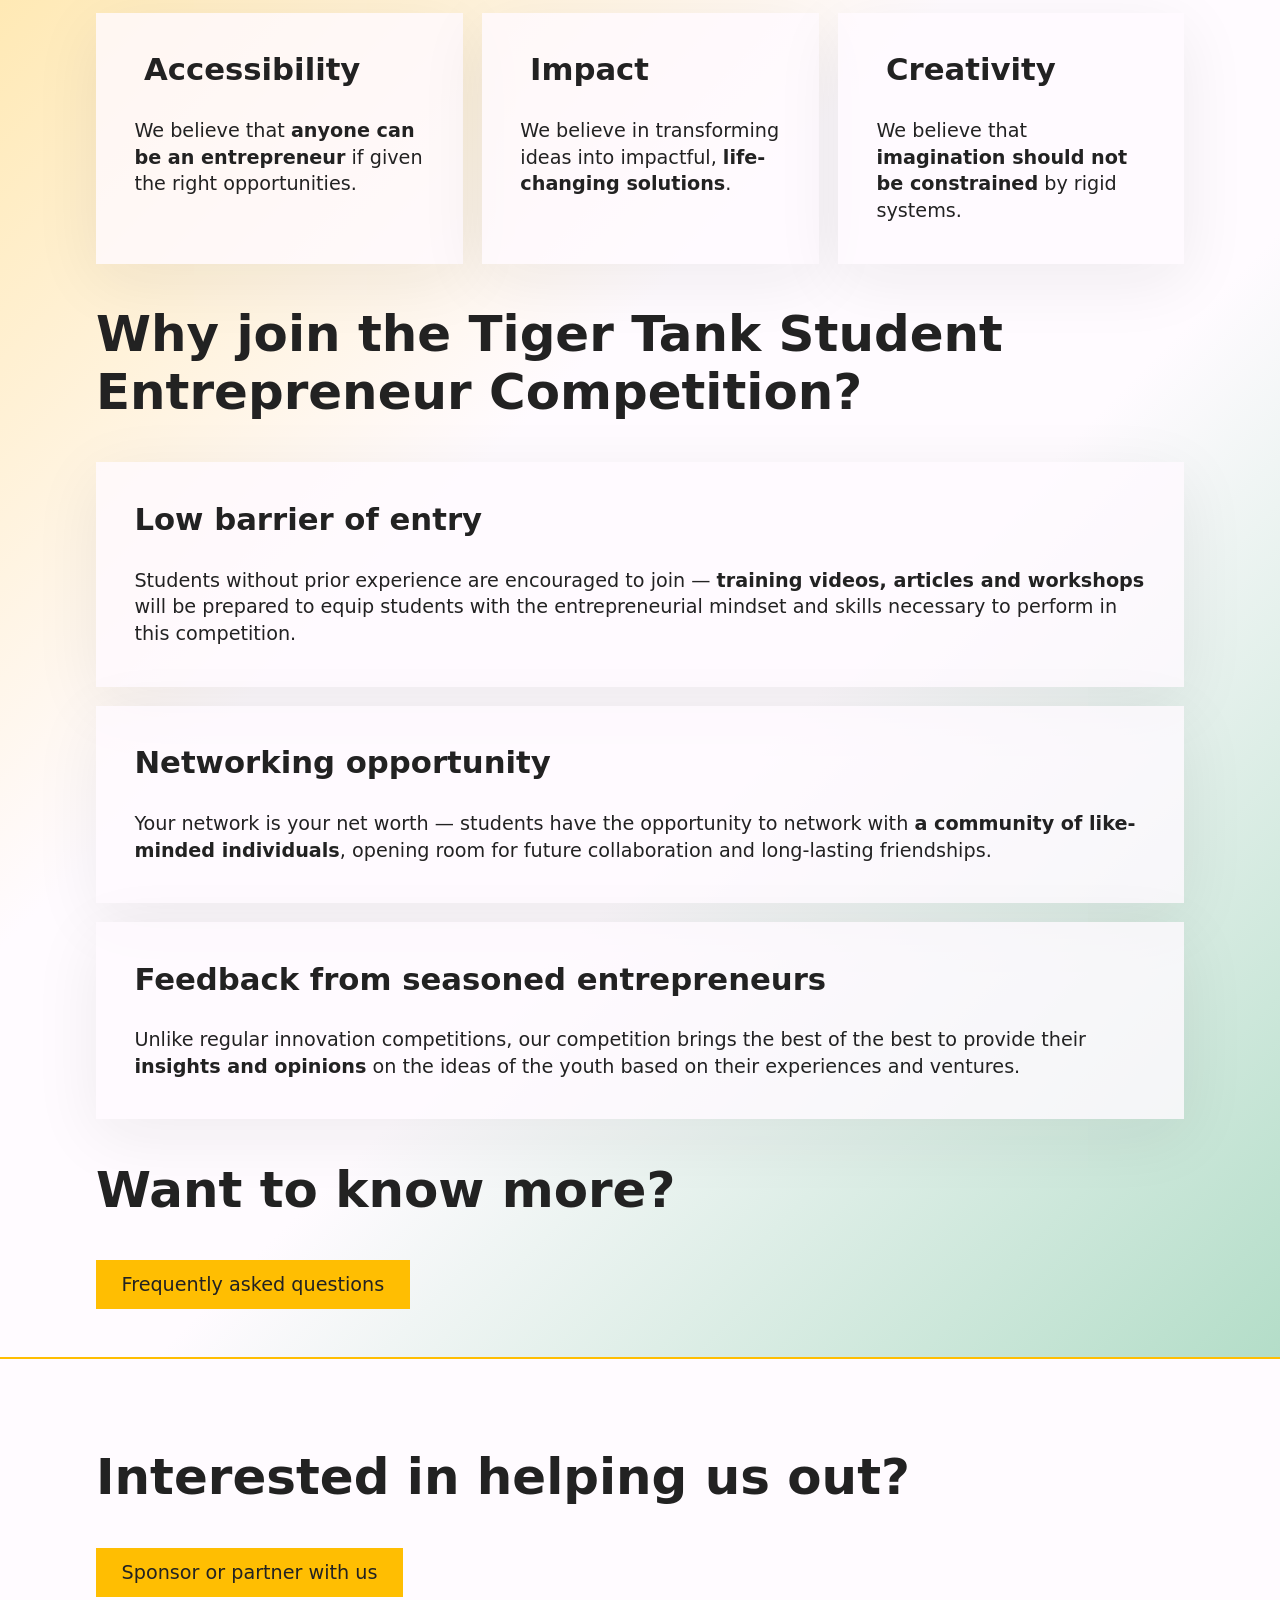
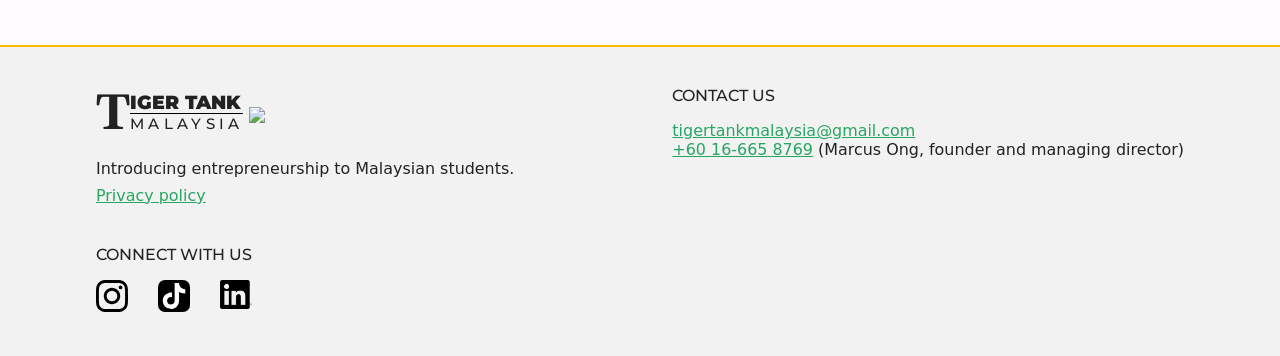
==== commit c7a207fb: "change footer organisation logo & html changes" ====
--- a/index.html
+++ b/index.html
@@ -11,7 +11,8 @@
 	<link href="https://fonts.googleapis.com/css2?family=Gelasio:ital,wght@0,400..700;1,400..700&family=Montserrat:ital,wght@0,100..900;1,100..900&display=swap" rel="stylesheet">
 
 	<link rel="stylesheet" type="text/css" media="screen" href="./stylesheets/nav.css">
-	<link rel="stylesheet" type="text/css" media="screen" href="./stylesheets/style.css">
+	<link rel="stylesheet" type="text/css" media="screen" href="./stylesheets/main.css">
+	<link rel="stylesheet" type="text/css" media="screen" href="./stylesheets/logos.css">
 	<link rel="stylesheet" type="text/css" media="screen" href="./stylesheets/footer.css">
 
 	<script src="./scripts/load-navigation-bar.js" defer></script>
@@ -22,9 +23,10 @@
 	</nav>
 	<main>
 		<section class="background-gradient">
-			<h1>
-				<span id="h1-first-letter">T</span><span id="h1-title-after-first-letter">iger Tank</span><span id="h1-subtitle">student entrepreneur competition</span>
-				<img src="assets/image-logo.svg" id="h1-image-logo" alt="Tiger Tank Malaysia's logo">
+			<h1 class="competition-logo-container">
+				<span class="text-logo-first-letter">T</span><span class="text-logo-title-after-first-letter">iger Tank</span>
+				<span class="text-logo-subtitle">Student Entrepreneur Competition</span>
+				<img src="assets/image-logo.svg" class="image-logo" alt="Tiger Tank Malaysia's logo">
 			</h1>
 			<div id="motto-container">
 				<span id="motto">Introducing entrepreneurship to Malaysian students.</span>
@@ -37,9 +39,9 @@
 			<p>Tiger Tank Malaysia is a student-led initiative aimed at increasing exposure to entrepreneurial knowledge among Malaysian secondary school students through competitions, workshops and activities. Our goal is <strong>to create a new generation of founders</strong> by encouraging youth entrepreneurship and bridging the gap in opportunities between rural and urban education.</p>
 			<p>Our flagship event is the <strong>Tiger Tank Student Entrepreneur Competition</strong>. We believe this competition will be a platform for students to transform their ideas into scalable and sustainable business models that can have real world impact. Students will <strong>research, create and present business models</strong> that solve pressing real world problems.</p>
 			<p>Students will also get the experience to <strong>receive feedback from seasoned entrepreneurs</strong> on their business ideas, network with like-minded individuals and exchange insights and creative ideas. This competition is not like any other, it is an accessible platform that drives growth and creates opportunities for the Malaysian youth.</p>
-			<h2>Vision</h2>
+			<h3>Vision</h3>
 			<p>To create a new generation of Malaysian founders.</p>
-			<h2>Mission</h2>
+			<h3>Mission</h3>
 			<p>To increase access to entrepreneurial knowledge among Malaysian youth.</p>
 		</section>
 		<section class="background-gradient">
@@ -59,7 +61,7 @@
 				</li>
 			</ul>
 			<h2>Why join the Tiger Tank Student Entrepreneur Competition?</h2>
-			<ul class="box-list">
+			<ul class="box-list flex-wrap">
 				<li>
 					<h3>Low barrier of entry</h3>
 					<p>Students without prior experience are encouraged to join — <strong>training videos, articles and workshops</strong> will be prepared to equip students with the entrepreneurial mindset and skills necessary to perform in this competition.</p>
--- a/stylesheets/main.css
+++ b/stylesheets/main.css
@@ -0,0 +1,153 @@
+html {
+	--black: #222222;
+	--white: #FFFBFF;
+	--yellow: #FFBE02;
+	--green: #27A662;
+	--grey: #F2F2F2;
+	
+	--box-background-colour: #FFFBFFCC;
+	--box-shadow-colour: #22222212;
+
+	/* font size of the first, big, serif "T" in the text logo, to be used when the width of the screen matters */
+	--base-width: min(12rem, 17vw);
+	/* font size of normal text */
+	--base-font-size: 1.2rem;
+	/* thickness of the border between page sections */
+	--border-thickness: 0.15rem;
+
+	/* minimum distance between the left edge of the screen to text */
+	--base-horizontal-padding: calc(var(--base-width) * 0.5);
+}
+
+body {
+	background-color: var(--white);
+	margin: 0;
+	color: var(--black);
+
+	font-size: var(--base-font-size);
+	font-family: system-ui, -apple-system, BlinkMacSystemFont, "Segoe UI", Roboto, Oxygen, Ubuntu, Cantarell, "Open Sans", "Helvetica Neue", sans-serif;
+}
+a {
+	color: var(--green);
+}
+p {
+	line-height: 1.4;
+}
+ol > li:not(:first-child) {
+	margin-top: 1em;
+}
+ol > li > ul > li:first-child {
+	margin-top: 0.5em;
+}
+ol ul {
+	line-height: 1.4;
+}
+
+section {
+	padding: calc(var(--base-font-size) * 2.5) var(--base-horizontal-padding);
+	border-bottom: var(--border-thickness) solid var(--yellow);
+}
+section.background-gradient {
+	background: linear-gradient(135deg,rgba(255, 190, 2, 0.35) 0%, rgba(255, 251, 255, 1) 40%, rgba(255, 251, 255, 1) 60%, rgba(39, 166, 98, 0.35) 100%);
+}
+
+h1 {
+	font-size: min(16vw, 4.2em);
+	font-weight: 400;
+	/* text-transform: uppercase; */
+	/* font-family: Montserrat, sans-serif; */
+}
+h2 {
+	font-weight: 600;
+	font-size: clamp(1em, 2.6em, 12vw);
+}
+h3 {
+	font-weight: 600;
+	font-size: clamp(1em, 1.6em, 8vw);
+}
+h4 {
+	font-weight: 700;
+	font-size: var(--base-font-size);
+}
+.note::before {
+	content: "*";
+}
+.note {
+	font-size: 0.8em;
+	font-style: italic;
+}
+
+#motto, #summary {
+	display: block;
+	margin-bottom: calc(var(--base-font-size) * 2)
+}
+#motto {
+	font-weight: 500;
+	font-size: calc(var(--base-font-size) * 2);
+}
+#summary {
+	font-size: var(--base-font-size);
+}
+
+.button-link {
+	display: inline-block;
+	padding: calc(var(--base-font-size) * 0.67) calc(var(--base-font-size) * 1.33);
+	background-color: var(--yellow);
+	color: var(--black);
+
+	text-decoration: none;
+	font-size: var(--base-font-size);
+	transition-duration: 400ms;
+}
+.button-link:hover {
+	background-color: var(--black);
+	color: var(--white);
+}
+
+ul.box-list {
+	display: flex;
+	justify-content: space-between;
+	gap: var(--base-font-size);
+
+	padding-left: 0;
+	list-style-type: none;
+}
+ul.box-list.flex-wrap {
+	flex-wrap: wrap;
+}
+ul.box-list.justify-content-flex-start {
+	justify-content: flex-start;
+}
+ul.box-list.children-flex-grow > li {
+	flex-grow: 1;
+}
+ul.box-list li {
+	display: block;
+	padding: calc(var(--base-font-size) * 2);
+	background-color: var(--box-background-colour);
+	box-shadow: var(--box-shadow-colour) 0 1rem 4rem 0;
+}
+ul.box-list h3, ul.box-list h4 {
+	margin-top: 0;
+}
+ul.box-list p {
+	margin: 0;
+}
+ul#core-philosophy-list > li > h3 {
+	display: flex;
+	align-items: flex-end;
+}
+ul#core-philosophy-list > li > h3::before {
+	margin-right: calc(var(--base-font-size) * 0.5);
+	position: relative;
+	top: calc(var(--base-font-size) * 0.15);
+}
+ul#core-philosophy-list > li#accessibility > h3::before {
+	content: url("../assets/icons/accessibility_new_24dp_000000_FILL0_wght400_GRAD0_opsz24.svg")
+}
+ul#core-philosophy-list > li#impact > h3::before {
+	content: url("../assets/icons/explosion_24dp_000000_FILL0_wght400_GRAD0_opsz24.svg")
+}
+ul#core-philosophy-list > li#creativity > h3::before {
+	content: url("../assets/icons/lightbulb_2_24dp_000000_FILL0_wght400_GRAD0_opsz24.svg")
+}
--- a/stylesheets/logos.css
+++ b/stylesheets/logos.css
@@ -0,0 +1,51 @@
+/* to add a Tiger Tank Student Entrepreneur Competition logo, add an element with the .competition-logo-container class with children as the <h1> element in index.html */
+/* the font size of the first letter of the text logo (the big "T") will be the font-size of the element with class .competition-logo-container, all other sizes will scale accordingly */
+.competition-logo-container {
+	display: grid;
+	grid-template-areas:
+		"first-letter title-after-first-letter image-logo"
+		"first-letter subtitle image-logo";
+	grid-template-rows: 0.6em;
+	width: fit-content;
+
+	text-wrap: nowrap;
+	font-family: Montserrat, sans-serif;
+}
+/* default margins for a h1.competition-logo-container are ridiculously large because of the large font-size */
+h1.competition-logo-container {
+	margin: 0.15em 0;
+	/* all sizes (in units of em) of all children of .competition-logo-container will be based off of (but not directly relative to) this font size */
+	font-size: var(--base-width);
+}
+.competition-logo-container > .text-logo-first-letter {
+	grid-area: first-letter;
+
+	line-height: 1.07;
+
+	font-size: 1em;
+	font-family: Gelasio, serif;
+}
+.competition-logo-container > .text-logo-title-after-first-letter {
+	grid-area: title-after-first-letter;
+
+	text-transform: uppercase;
+	font-weight: 900;
+	font-size: 0.5em;
+}
+.competition-logo-container > .text-logo-subtitle {
+	grid-area: subtitle;
+
+	border-top: calc(var(--border-thickness) * 0.67) solid black;
+	/* remember that em is only relative to the font size of the parent element when used for font-size, which means that for padding em is relative to the font size of this element */
+	padding-top: 0.3em;
+
+	text-transform: capitalize;
+	font-weight: 400;
+	font-size: 0.165em;
+}
+.competition-logo-container > .image-logo {
+	grid-area: image-logo;
+	align-self: center;
+	width: 1em;
+	padding-left: 0.1em;
+}
--- a/stylesheets/footer.css
+++ b/stylesheets/footer.css
@@ -0,0 +1,101 @@
+footer {
+	display: flex;
+	flex-wrap: wrap;
+	justify-content: space-between;
+	padding: calc(var(--base-horizontal-padding) / 4) var(--base-horizontal-padding);
+	background-color: var(--grey);
+	color: var(--black);
+
+	gap: calc(var(--base-horizontal-padding) / 4) calc(var(--base-horizontal-padding) / 2);
+
+	/* 1rem, since --base-font-size is 1.2rem */
+	font-size: calc(var(--base-font-size) * 0.83);
+
+	/* @media (width < 1110px) {
+		display: block;
+	} */
+}
+
+.footer-heading {
+	display: block;
+	margin: 1em 0;
+	text-transform: uppercase;
+	font-family: Montserrat;
+	font-weight: 500;
+}
+.organisation-logo-container {
+	display: grid;
+	grid-template-areas:
+		"first-letter title-after-first-letter image-logo"
+		"first-letter subtitle image-logo";
+	grid-template-rows: 1.2em;
+	width: fit-content;
+
+	font-size: var(--base-font-size);
+}
+.organisation-logo-container > .text-logo-first-letter {
+	grid-area: first-letter;
+
+	line-height: 1;
+	font-family: Gelasio;
+	font-size: 2.6em;
+	font-weight: 700;
+}
+.organisation-logo-container > .text-logo-after-first-letter {
+	grid-area: title-after-first-letter;
+
+	text-transform: uppercase;
+	font-weight: 900;
+}
+.organisation-logo-container > .text-logo-subtitle {
+	grid-area: subtitle;
+
+	border-top: calc(var(--border-thickness) * 0.33) solid black;
+
+	/* text-transform: capitalize; */
+	text-transform: uppercase;
+	font-weight: 500;
+	/* font-family: monospace; */
+	font-size: 0.8em;
+	letter-spacing: 0.28em;
+}
+.organisation-logo-container > .image-logo {
+	grid-area: image-logo;
+	align-self: center;
+	width: 3em;
+	margin-left: 0.3em;
+}
+
+#footer-intro-container > div:last-child {
+	padding-top: 0.5em;
+}
+
+address {
+	font-style: normal;
+}
+address dl {
+	margin: 0;
+}
+address dd {
+	margin: 0;
+}
+address dd ul {
+	padding: 0;
+	list-style-type: none;
+}
+#social-media-list {
+	display: flex;
+	justify-content: space-between;
+}
+[data-icon="instagram"] {
+	content: url("../assets/icons/brands/Instagram_Glyph_Black.svg");
+	width: 2rem;
+}
+[data-icon="tiktok"] {
+	content: url("../assets/icons/brands/Tiktok_icon.svg");
+	width: 2rem;
+}
+[data-icon="linkedin"] {
+	content: url("../assets/icons/brands/InBug-Black.png");
+	width: 2rem;
+}
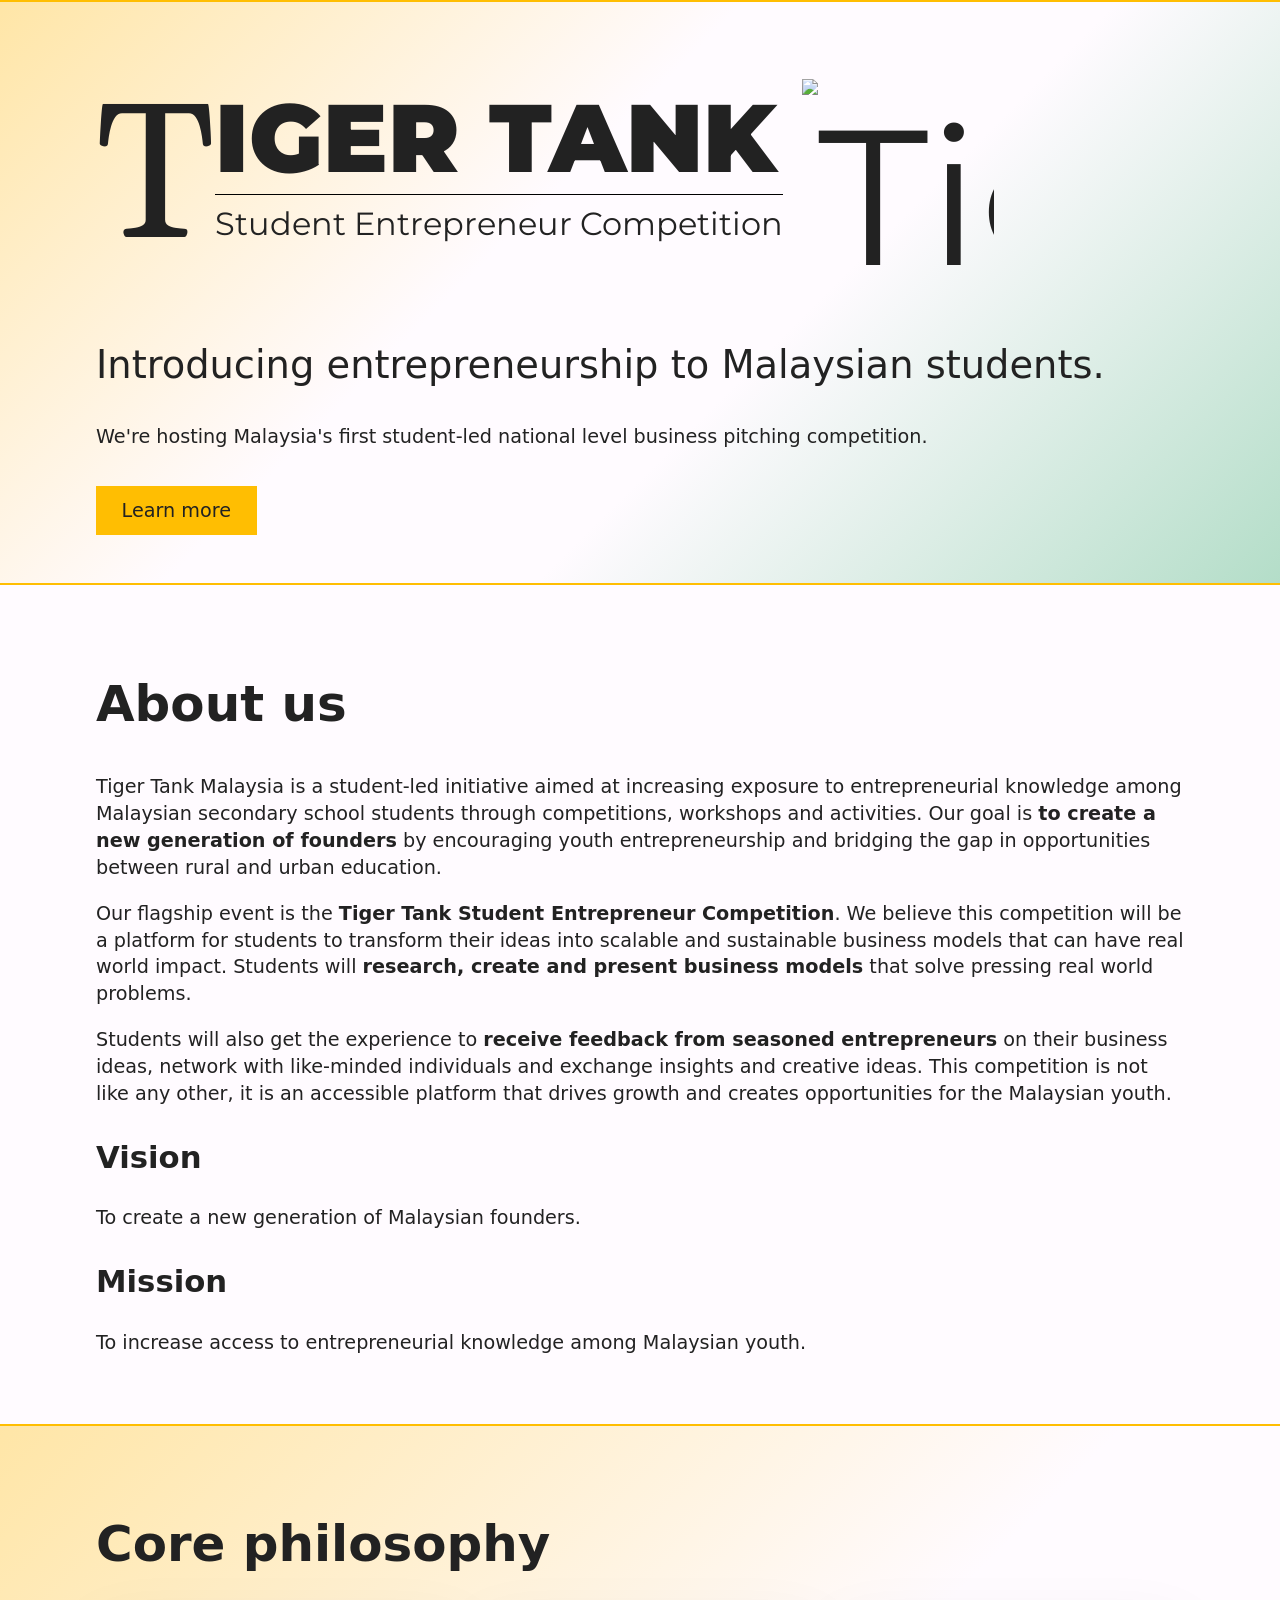
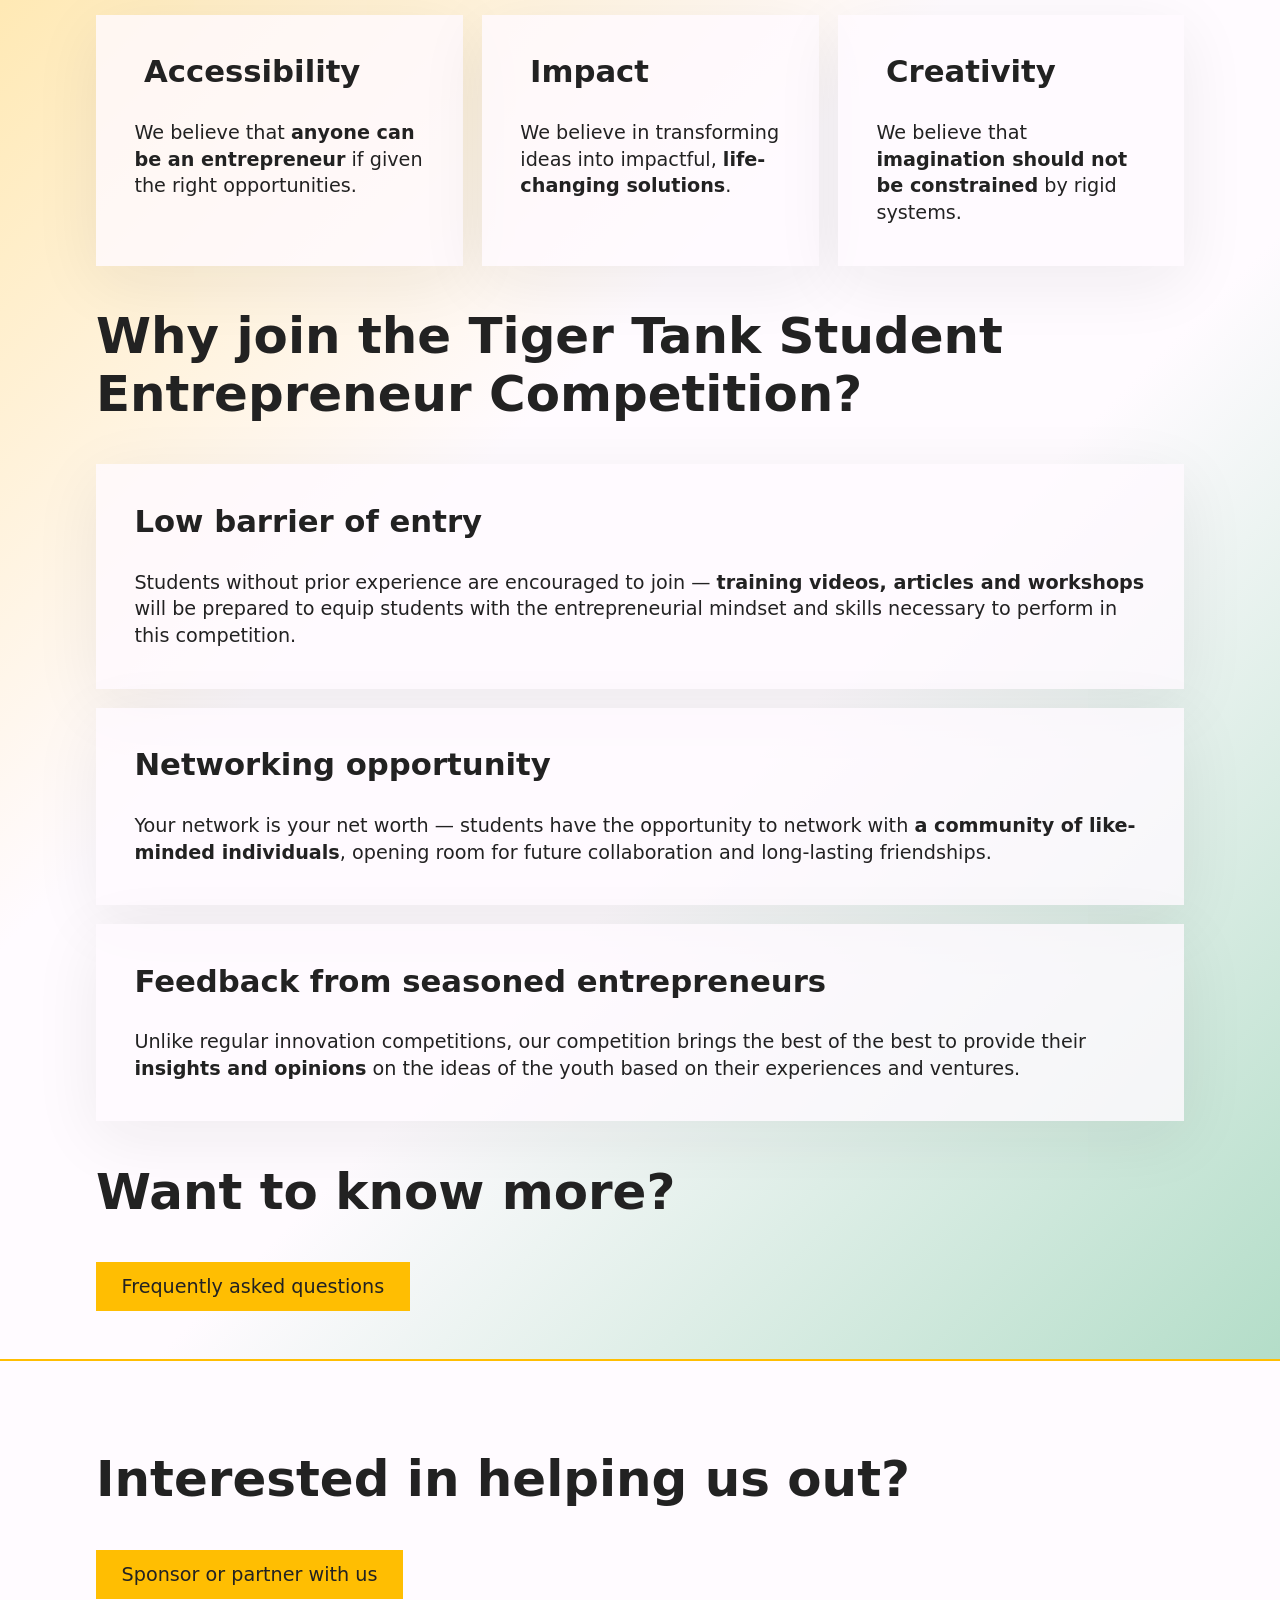
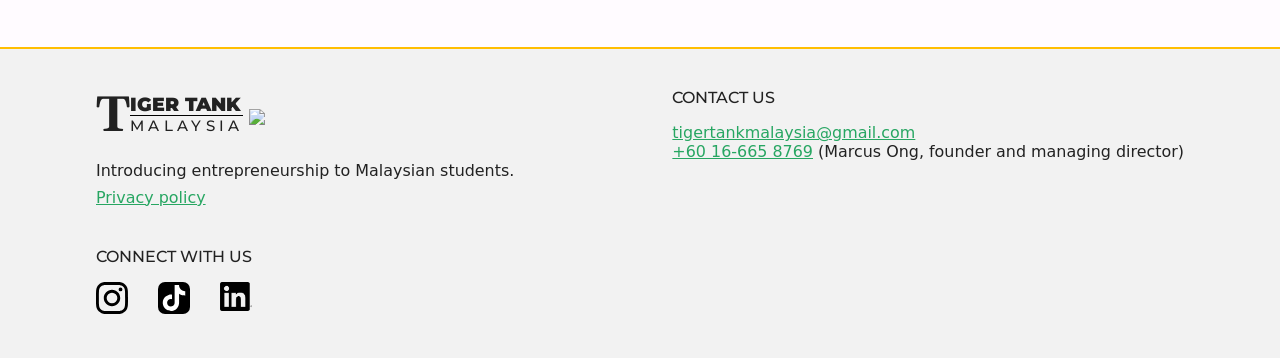
==== commit 8203bf55: "expanded on the competition & faq pages - renamed the registration page to competition" ====
--- a/index.html
+++ b/index.html
@@ -32,7 +32,7 @@
 				<span id="motto">Introducing entrepreneurship to Malaysian students.</span>
 			</div>
 			<span id="summary">We're hosting Malaysia's first student-led national level business pitching competition.</span>
-			<a href="/registration" class="button-link">Registration</a>
+			<a href="/competition" class="button-link">Learn more</a>
 		</section>
 		<section>
 			<h2>About us</h2>
--- a/stylesheets/nav.css
+++ b/stylesheets/nav.css
@@ -0,0 +1,101 @@
+nav {
+	position: sticky;
+	top: 0;
+	background-color: var(--white);
+	border-bottom: var(--border-thickness) solid var(--yellow);
+	font-size: calc(var(--base-font-size) * 0.83);
+}
+nav, nav * {
+	z-index: 2;
+}
+
+/* desktop */
+@media (width > 825px) {
+	#button-dropdown-navbar-toggle {
+		display: none;
+	}
+	nav ul {
+		display: flex;
+		justify-content: space-between;
+		margin: 0;
+		padding: calc(var(--base-horizontal-padding) / 6) var(--base-horizontal-padding);
+		list-style-type: none;
+	}
+	nav ul li a {
+		display: flex;
+		padding: calc(var(--base-width) * 0.0625);
+		color: var(--black);
+		text-decoration: underline solid calc(var(--border-thickness) * 1.33) var(--yellow);
+		transition-duration: 400ms;
+
+		/* text-shadow: rgba(0, 0, 0, 0.15) 0px 5px 15px; */
+	}
+	nav ul li a:hover {
+		background-color: var(--black);
+		color: var(--white);
+	}
+}
+/* mobile */
+@media (width <= 825px) {
+	#button-dropdown-navbar-toggle {
+		display: flex;
+		align-items: center;
+		justify-content: space-between;
+		width: 100%;
+		padding: calc(var(--base-horizontal-padding) / 2) var(--base-horizontal-padding);
+		border: none;
+
+		background-color: var(--white);
+	}
+	#button-dropdown-navbar-toggle div {
+		display: flex;
+		align-items: center;
+	}
+	#button-dropdown-navbar-toggle[data-dropdown-visible="false"]::after {
+		content: url("../assets/icons/keyboard_arrow_down_24dp_000000_FILL0_wght400_GRAD0_opsz24.svg");
+	}
+	#button-dropdown-navbar-toggle[data-dropdown-visible="true"]::after {
+		content: url("../assets/icons/keyboard_arrow_up_24dp_000000_FILL0_wght400_GRAD0_opsz24.svg");
+	}
+	nav ul[data-dropdown-visible="false"] {
+		display: none;
+	}
+	nav ul[data-dropdown-visible="true"] {
+		display: block;
+	}
+	nav ul {
+		margin: 0;
+		padding: 0;
+		background-color: var(--yellow);
+		list-style-type: none;
+	}
+	nav ul li.current-page {
+		display: none;
+	}
+	nav ul li a {
+		display: flex;
+		align-items: center;
+		padding: calc(var(--base-horizontal-padding) / 3) var(--base-horizontal-padding);
+		color: var(--black);
+		text-decoration: none;
+	}
+}
+.nav-link-icon {
+	display: inline;
+	margin-right: 0.4rem;
+}
+.home-icon {
+	content: url("../assets/icons/navigation/black/home_24dp_222222_FILL0_wght400_GRAD0_opsz24.svg");
+}
+.competition-icon {
+	content: url("../assets/icons/navigation/black/podium_24dp_222222_FILL0_wght400_GRAD0_opsz24.svg");
+}
+.resources-icon {
+	content: url("../assets/icons/navigation/black/books_movies_and_music_24dp_222222_FILL0_wght400_GRAD0_opsz24.svg");
+}
+.faq-icon {
+	content: url("../assets/icons/navigation/black/contact_support_24dp_222222_FILL0_wght400_GRAD0_opsz24.svg");
+}
+.sponsors-and-partners-icon {
+	content: url("../assets/icons/navigation/black/handshake_24dp_222222_FILL0_wght400_GRAD0_opsz24.svg");
+}
--- a/stylesheets/main.css
+++ b/stylesheets/main.css
@@ -36,7 +36,7 @@
 ol > li:not(:first-child) {
 	margin-top: 1em;
 }
-ol > li > ul > li:first-child {
+ol > li > ul:not(.box-list) > li:first-child {
 	margin-top: 0.5em;
 }
 ol ul {
@@ -68,9 +68,6 @@
 h4 {
 	font-weight: 700;
 	font-size: var(--base-font-size);
-}
-.note::before {
-	content: "*";
 }
 .note {
 	font-size: 0.8em;
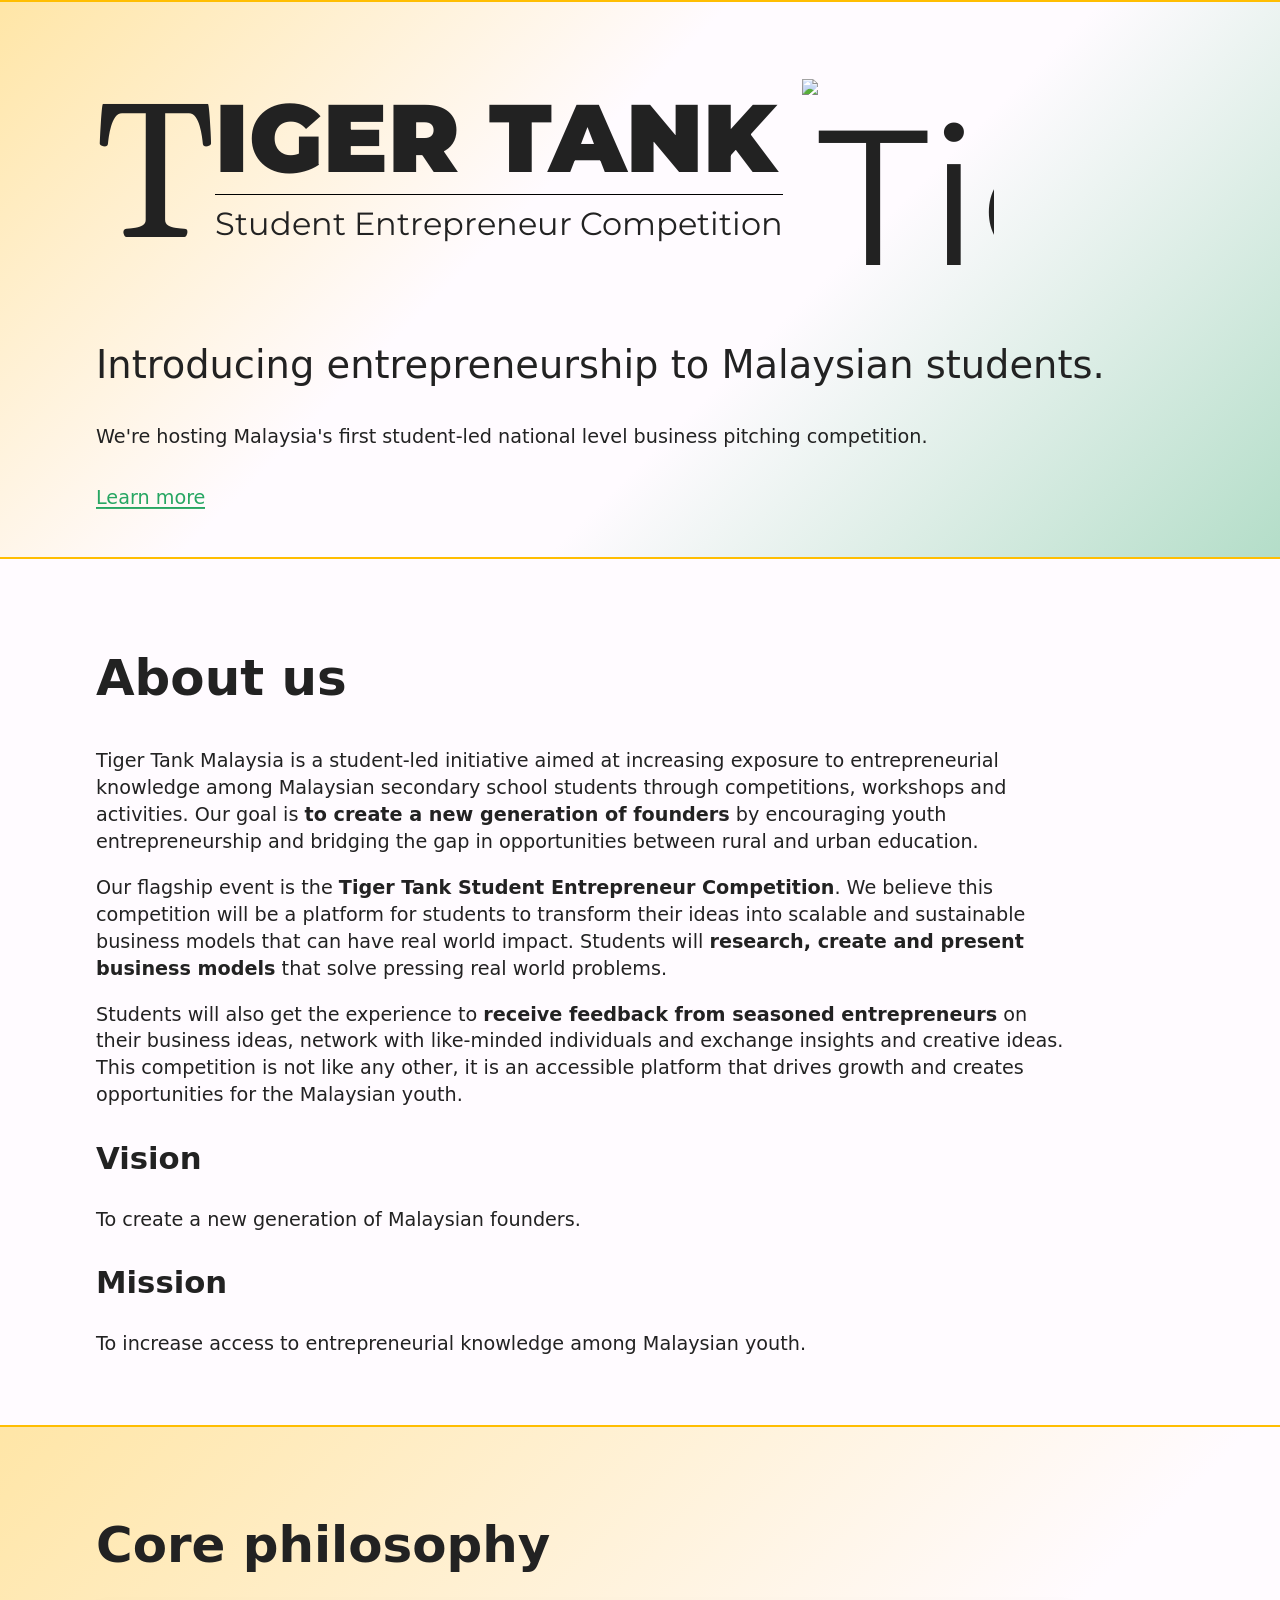
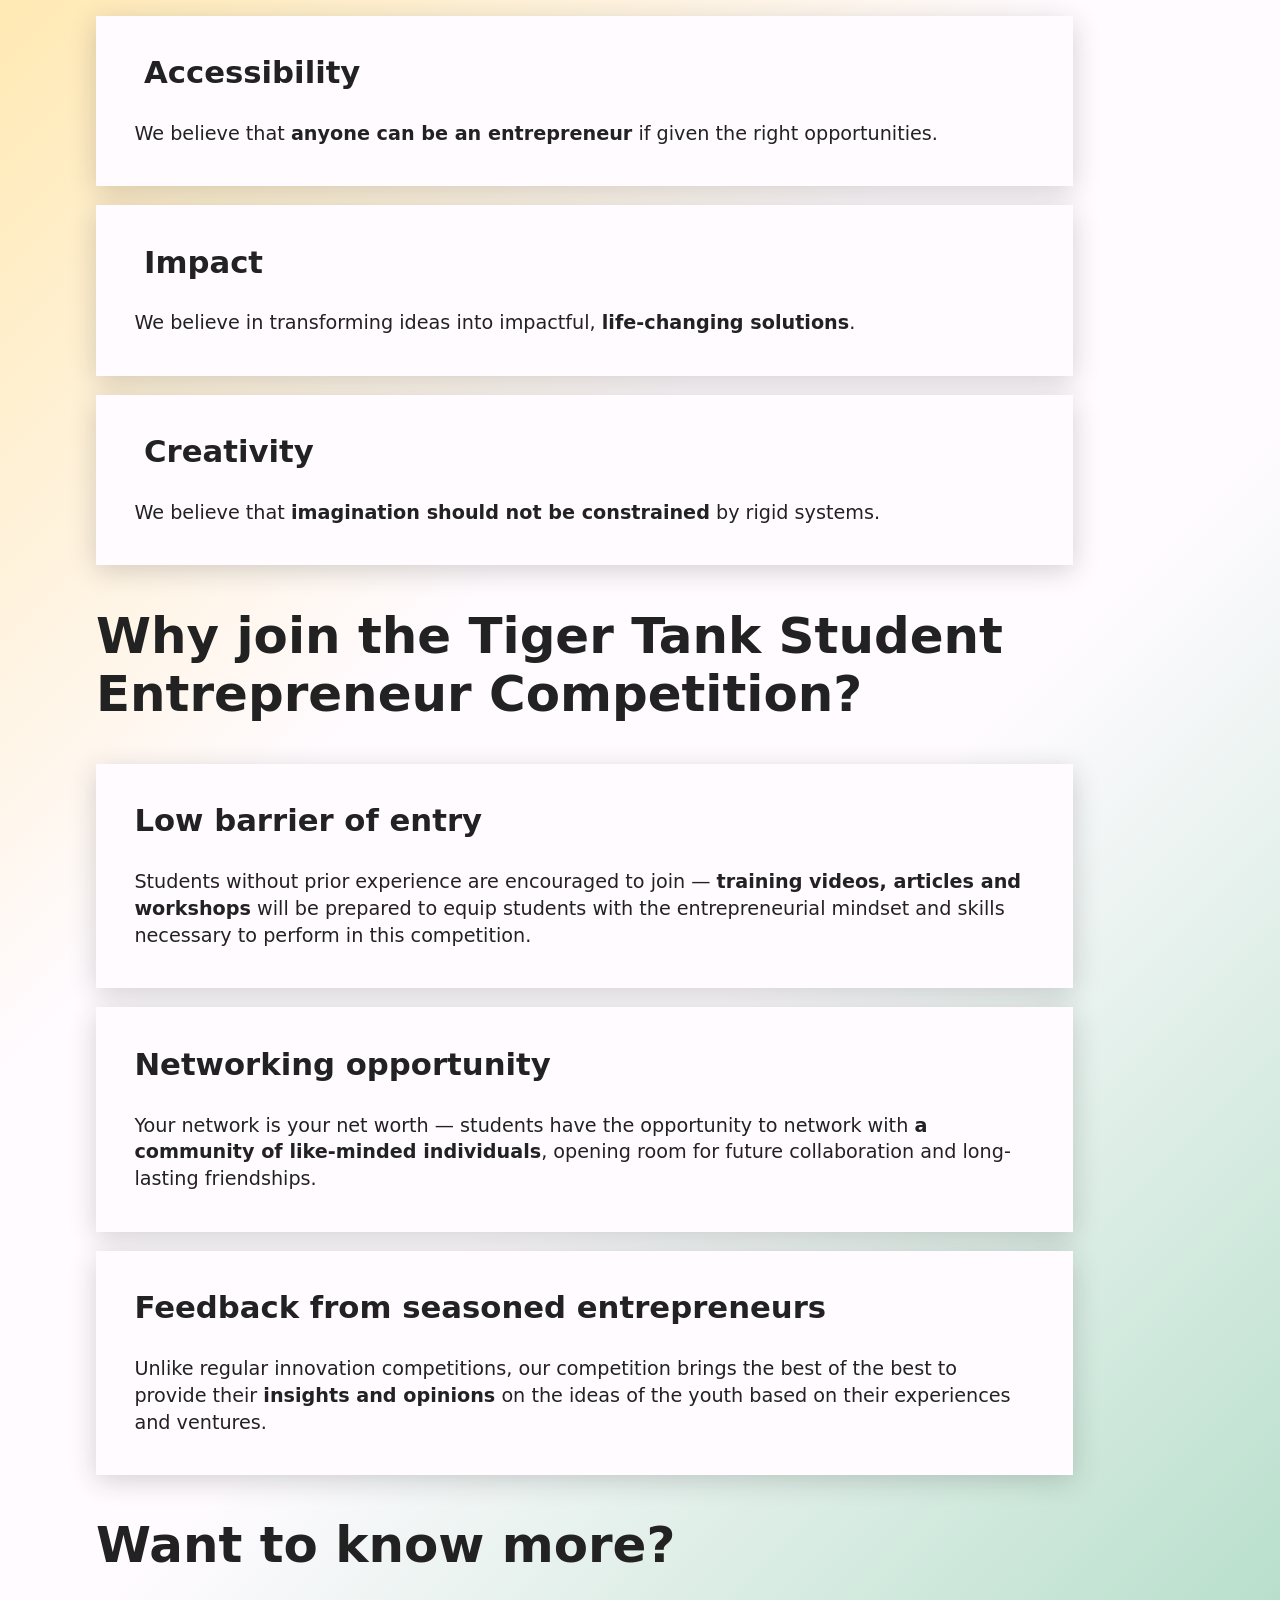
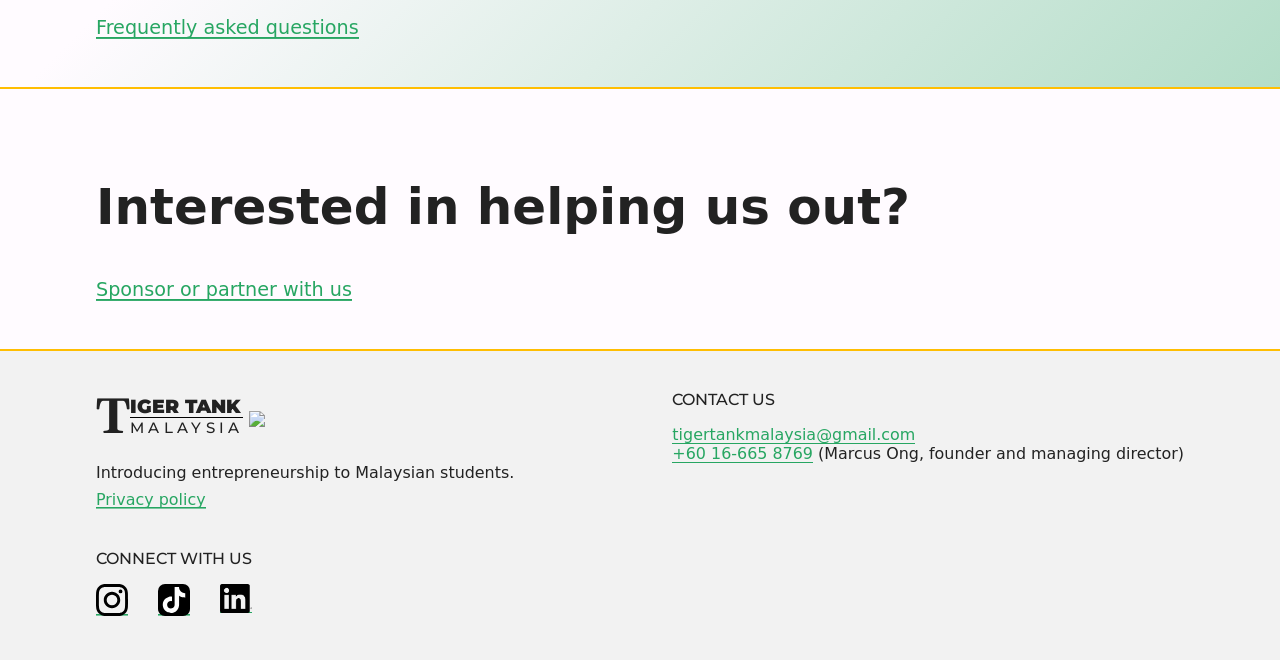
==== commit b57496e3: "link styling" ====
--- a/index.html
+++ b/index.html
@@ -32,9 +32,9 @@
 				<span id="motto">Introducing entrepreneurship to Malaysian students.</span>
 			</div>
 			<span id="summary">We're hosting Malaysia's first student-led national level business pitching competition.</span>
-			<a href="/competition" class="button-link">Learn more</a>
+			<a href="/competition">Learn more</a>
 		</section>
-		<section>
+		<section><div class="text-container">
 			<h2>About us</h2>
 			<p>Tiger Tank Malaysia is a student-led initiative aimed at increasing exposure to entrepreneurial knowledge among Malaysian secondary school students through competitions, workshops and activities. Our goal is <strong>to create a new generation of founders</strong> by encouraging youth entrepreneurship and bridging the gap in opportunities between rural and urban education.</p>
 			<p>Our flagship event is the <strong>Tiger Tank Student Entrepreneur Competition</strong>. We believe this competition will be a platform for students to transform their ideas into scalable and sustainable business models that can have real world impact. Students will <strong>research, create and present business models</strong> that solve pressing real world problems.</p>
@@ -43,8 +43,8 @@
 			<p>To create a new generation of Malaysian founders.</p>
 			<h3>Mission</h3>
 			<p>To increase access to entrepreneurial knowledge among Malaysian youth.</p>
-		</section>
-		<section class="background-gradient">
+		</div></section>
+		<section class="background-gradient"><div class="text-container">
 			<h2>Core philosophy</h2>
 			<ul class="box-list" id="core-philosophy-list">
 				<li id="accessibility">
@@ -61,7 +61,7 @@
 				</li>
 			</ul>
 			<h2>Why join the Tiger Tank Student Entrepreneur Competition?</h2>
-			<ul class="box-list flex-wrap">
+			<ul class="box-list">
 				<li>
 					<h3>Low barrier of entry</h3>
 					<p>Students without prior experience are encouraged to join — <strong>training videos, articles and workshops</strong> will be prepared to equip students with the entrepreneurial mindset and skills necessary to perform in this competition.</p>
@@ -76,12 +76,12 @@
 				</li>
 			</ul>
 			<h2>Want to know more?</h2>
-			<a href="/faq" class="button-link">Frequently asked questions</a>
-		</section>
-		<section>
+			<a href="/faq">Frequently asked questions</a>
+		</div></section>
+		<section><div class="text-container">
 			<h2>Interested in helping us out?</h2>
-			<a href="/sponsors-and-partners" class="button-link">Sponsor or partner with us</a>
-		</section>
+			<a href="/sponsors-and-partners">Sponsor or partner with us</a>
+		</div></section>
 	</main>
 	<footer>
 	</footer>
--- a/stylesheets/nav.css
+++ b/stylesheets/nav.css
@@ -8,31 +8,43 @@
 nav, nav * {
 	z-index: 2;
 }
+nav ul li a::after {
+	display: none;
+}
 
 /* desktop */
 @media (width > 825px) {
 	#button-dropdown-navbar-toggle {
 		display: none;
 	}
-	nav ul {
+	nav > ul {
 		display: flex;
 		justify-content: space-between;
 		margin: 0;
 		padding: calc(var(--base-horizontal-padding) / 6) var(--base-horizontal-padding);
 		list-style-type: none;
 	}
-	nav ul li a {
+	nav > ul > li > a {
+		--padding: calc(var(--base-width) * 0.0625);
+		--text-width: calc(100% - 24px - var(--padding) - var(--padding) - 0.4em);
+		padding: var(--padding);
 		display: flex;
-		padding: calc(var(--base-width) * 0.0625);
+
 		color: var(--black);
-		text-decoration: underline solid calc(var(--border-thickness) * 1.33) var(--yellow);
-		transition-duration: 400ms;
+		background-color: var(--white);
+		background-image: linear-gradient(var(--yellow), var(--yellow));
+		/* nav icons are 24 px with a 0.4em margin-right */
+		background-position: calc(24px + var(--padding) + 0.4em) calc(50% + 0.6em);
+		background-size: var(--text-width) 0.15em;
 
-		/* text-shadow: rgba(0, 0, 0, 0.15) 0px 5px 15px; */
+		transition-duration: 0.3s;
 	}
-	nav ul li a:hover {
-		background-color: var(--black);
-		color: var(--white);
+	nav > ul > li > a:hover {
+		background-color: var(--grey);
+		background-position: calc(100% - var(--padding)) calc(50% + 0.6em);
+
+		/* reset default a:hover styling */
+		filter: none;
 	}
 }
 /* mobile */
@@ -57,32 +69,34 @@
 	#button-dropdown-navbar-toggle[data-dropdown-visible="true"]::after {
 		content: url("../assets/icons/keyboard_arrow_up_24dp_000000_FILL0_wght400_GRAD0_opsz24.svg");
 	}
-	nav ul[data-dropdown-visible="false"] {
+	nav > ul[data-dropdown-visible="false"] {
 		display: none;
 	}
-	nav ul[data-dropdown-visible="true"] {
+	nav > ul[data-dropdown-visible="true"] {
 		display: block;
 	}
-	nav ul {
+	nav > ul {
 		margin: 0;
 		padding: 0;
 		background-color: var(--yellow);
 		list-style-type: none;
 	}
-	nav ul li.current-page {
+	nav > ul > li.current-page {
 		display: none;
 	}
-	nav ul li a {
+	nav > ul > li > a {
 		display: flex;
 		align-items: center;
 		padding: calc(var(--base-horizontal-padding) / 3) var(--base-horizontal-padding);
 		color: var(--black);
 		text-decoration: none;
+		/* remove default <a> styling */
+		background-image: none;
 	}
 }
 .nav-link-icon {
 	display: inline;
-	margin-right: 0.4rem;
+	margin-right: 0.4em;
 }
 .home-icon {
 	content: url("../assets/icons/navigation/black/home_24dp_222222_FILL0_wght400_GRAD0_opsz24.svg");
--- a/stylesheets/main.css
+++ b/stylesheets/main.css
@@ -5,8 +5,8 @@
 	--green: #27A662;
 	--grey: #F2F2F2;
 	
-	--box-background-colour: #FFFBFFCC;
-	--box-shadow-colour: #22222212;
+	--box-background-colour: #FFFBFF;
+	--box-shadow-colour: #22222233;
 
 	/* font size of the first, big, serif "T" in the text logo, to be used when the width of the screen matters */
 	--base-width: min(12rem, 17vw);
@@ -29,7 +29,19 @@
 }
 a {
 	color: var(--green);
+	text-decoration: none;
+	background-image: linear-gradient(currentColor, currentColor);
+	background-position: 0% 100%;
+	background-repeat: no-repeat;
+	background-size: 100% 0.1em;
+
+	transition-duration: 0.3s;
 }
+a:hover {
+	filter: brightness(130%);
+	background-size: 0 0.1em;
+}
+
 p {
 	line-height: 1.4;
 }
@@ -50,12 +62,14 @@
 section.background-gradient {
 	background: linear-gradient(135deg,rgba(255, 190, 2, 0.35) 0%, rgba(255, 251, 255, 1) 40%, rgba(255, 251, 255, 1) 60%, rgba(39, 166, 98, 0.35) 100%);
 }
+section > .text-container {
+	/* maximum of 80 characters per line, based on https://www.w3.org/WAI/tutorials/page-structure/styling/#line-length */
+	max-width: 80ch;
+}
 
 h1 {
 	font-size: min(16vw, 4.2em);
 	font-weight: 400;
-	/* text-transform: uppercase; */
-	/* font-family: Montserrat, sans-serif; */
 }
 h2 {
 	font-weight: 600;
@@ -86,43 +100,22 @@
 	font-size: var(--base-font-size);
 }
 
-.button-link {
-	display: inline-block;
-	padding: calc(var(--base-font-size) * 0.67) calc(var(--base-font-size) * 1.33);
-	background-color: var(--yellow);
-	color: var(--black);
-
-	text-decoration: none;
-	font-size: var(--base-font-size);
-	transition-duration: 400ms;
-}
-.button-link:hover {
-	background-color: var(--black);
-	color: var(--white);
-}
 
 ul.box-list {
 	display: flex;
+	flex-wrap: wrap;
+	flex-direction: column;
 	justify-content: space-between;
 	gap: var(--base-font-size);
 
 	padding-left: 0;
 	list-style-type: none;
 }
-ul.box-list.flex-wrap {
-	flex-wrap: wrap;
-}
-ul.box-list.justify-content-flex-start {
-	justify-content: flex-start;
-}
-ul.box-list.children-flex-grow > li {
-	flex-grow: 1;
-}
-ul.box-list li {
+ul.box-list > li {
 	display: block;
 	padding: calc(var(--base-font-size) * 2);
 	background-color: var(--box-background-colour);
-	box-shadow: var(--box-shadow-colour) 0 1rem 4rem 0;
+	box-shadow: var(--box-shadow-colour) 0 0.4rem 1.6rem 0;
 }
 ul.box-list h3, ul.box-list h4 {
 	margin-top: 0;
@@ -130,14 +123,15 @@
 ul.box-list p {
 	margin: 0;
 }
-ul#core-philosophy-list > li > h3 {
-	display: flex;
-	align-items: flex-end;
+ul.box-list.horizontal {
+	flex-direction: row;
 }
+ul.box-list.horizontal > li {
+	flex-grow: 1;
+}
+
 ul#core-philosophy-list > li > h3::before {
 	margin-right: calc(var(--base-font-size) * 0.5);
-	position: relative;
-	top: calc(var(--base-font-size) * 0.15);
 }
 ul#core-philosophy-list > li#accessibility > h3::before {
 	content: url("../assets/icons/accessibility_new_24dp_000000_FILL0_wght400_GRAD0_opsz24.svg")
